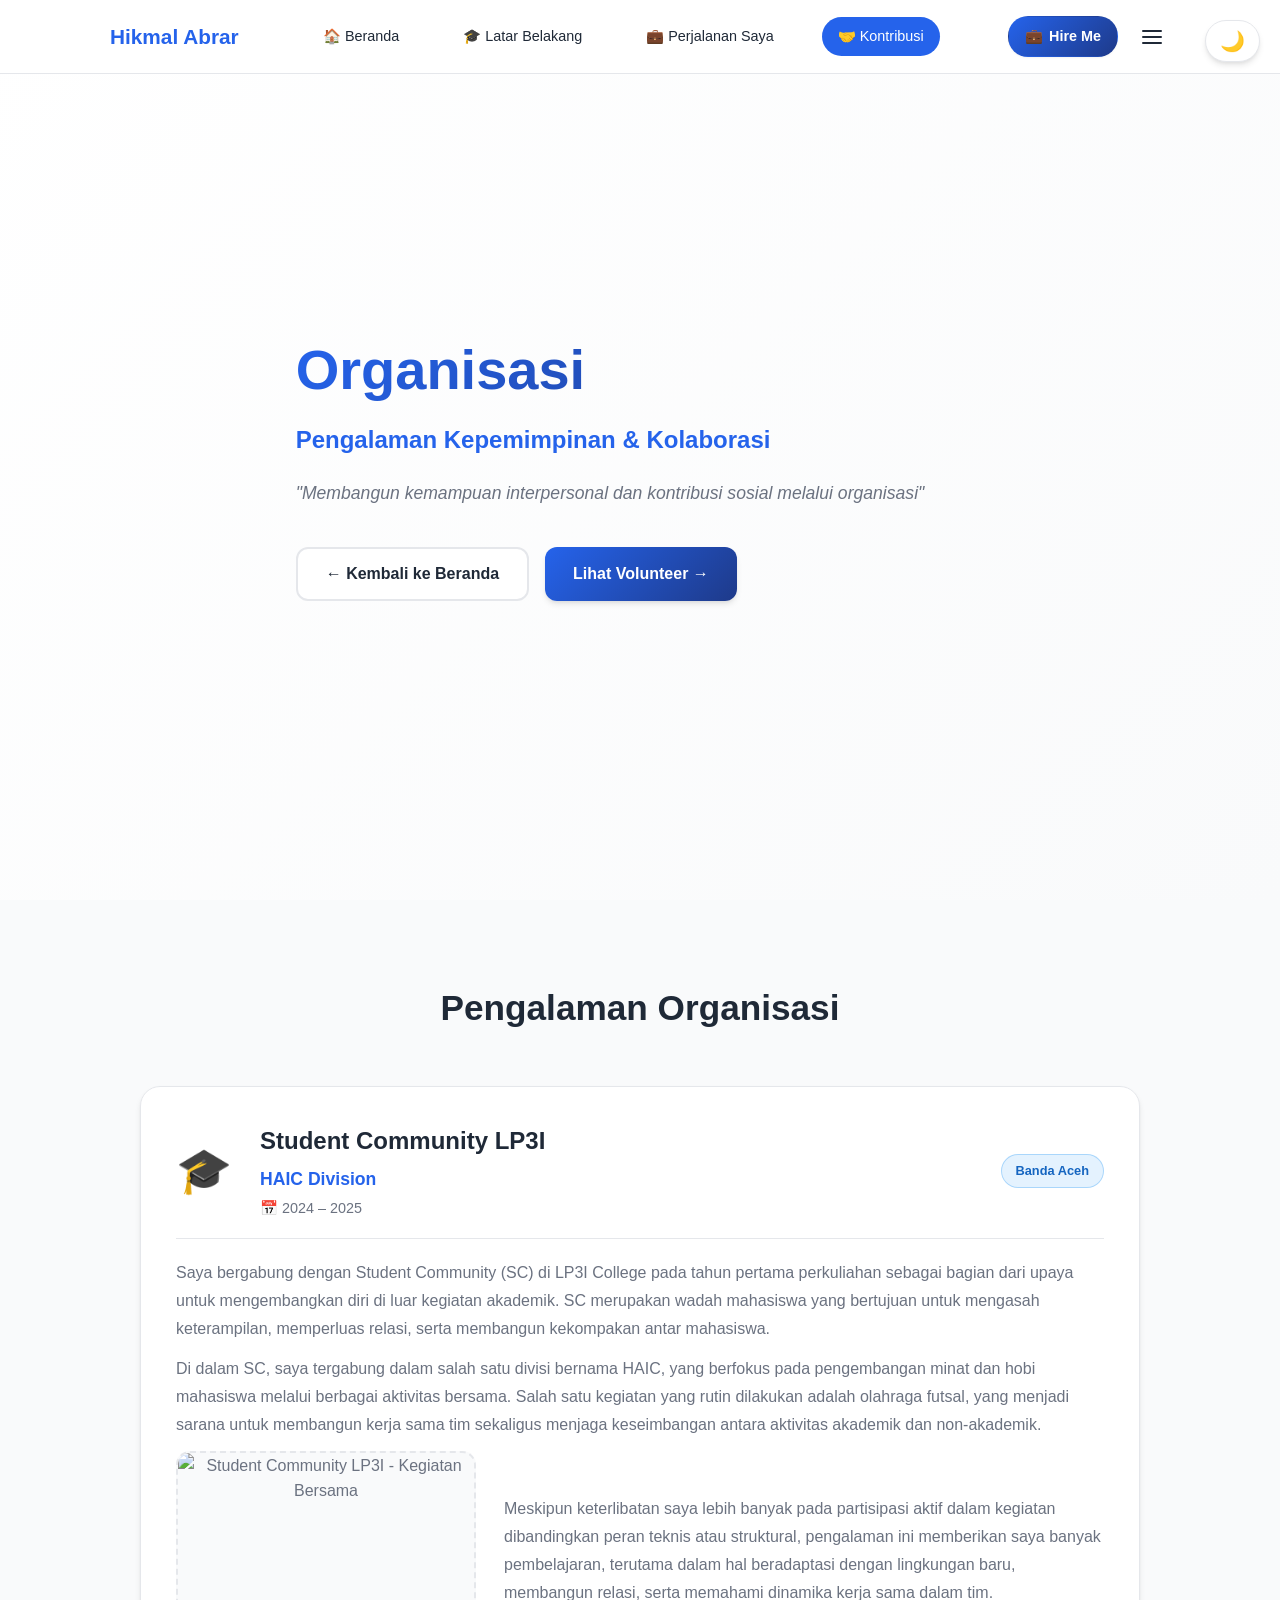
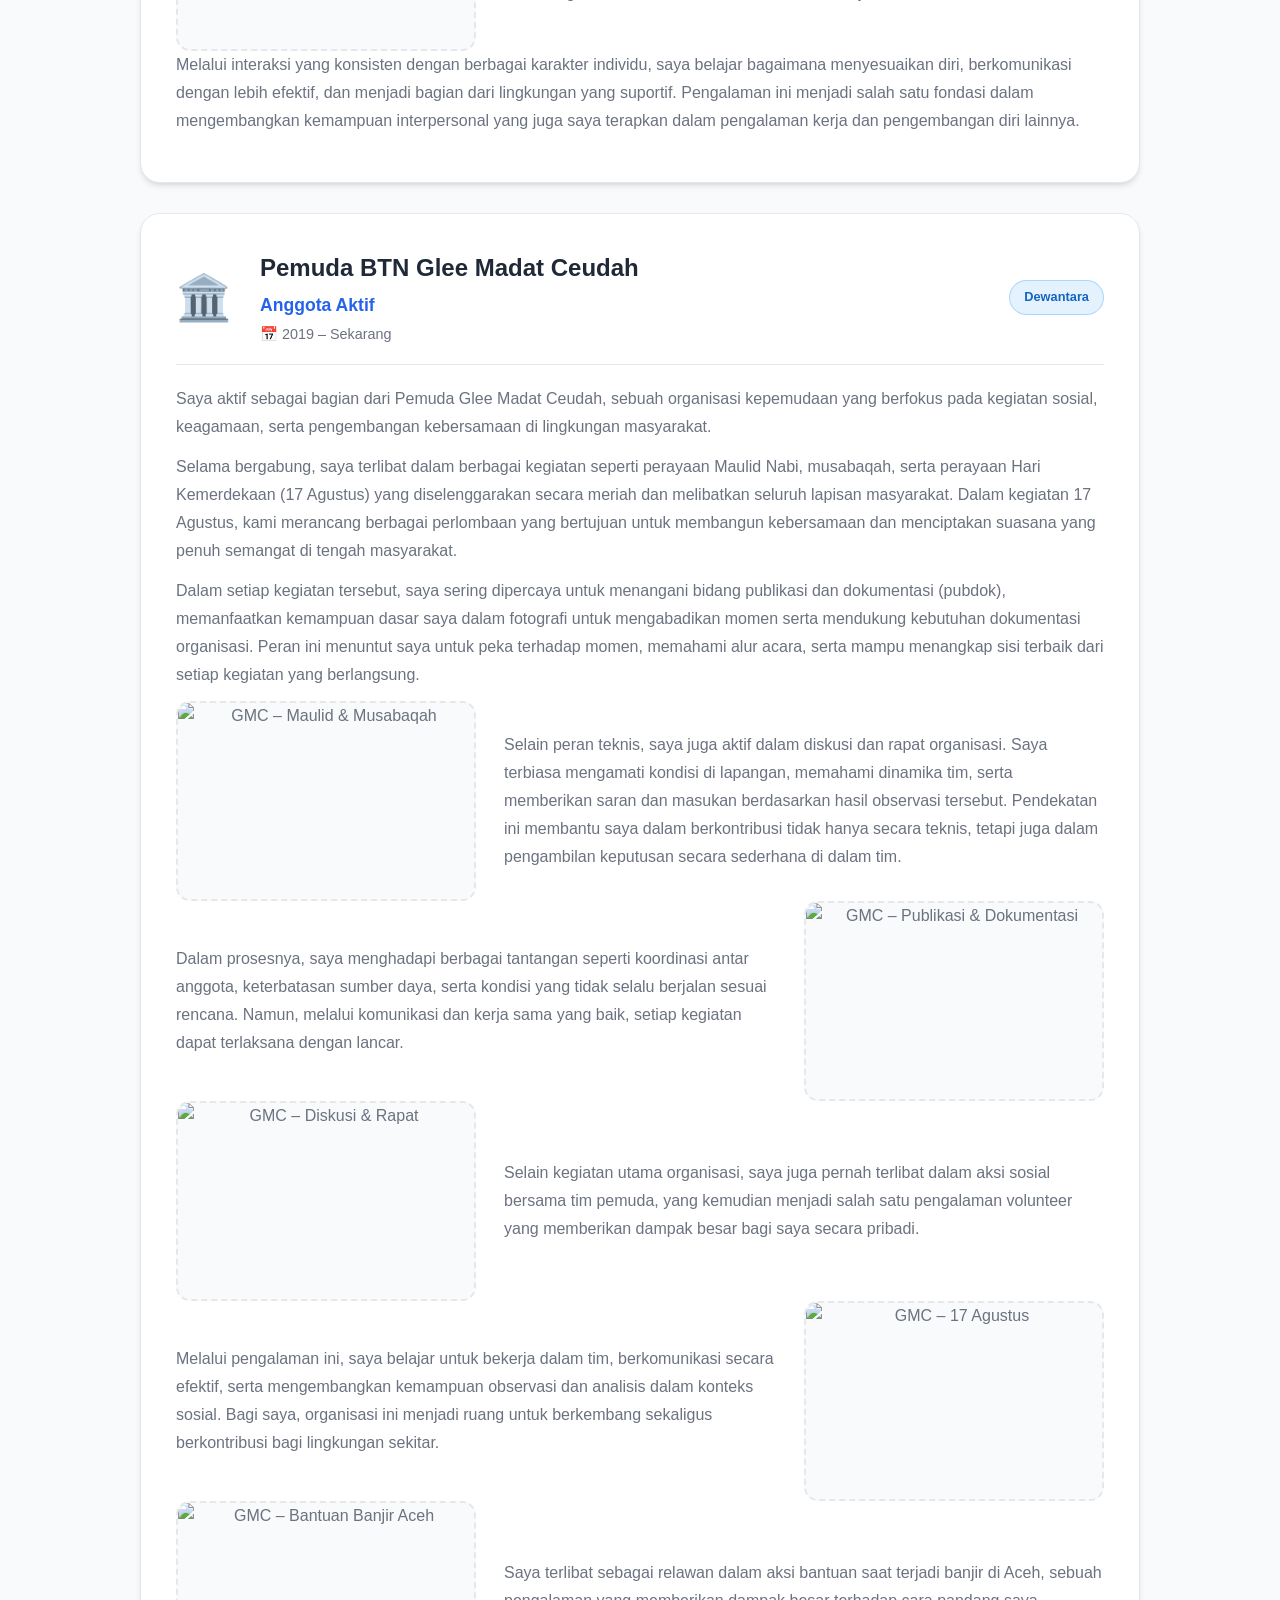
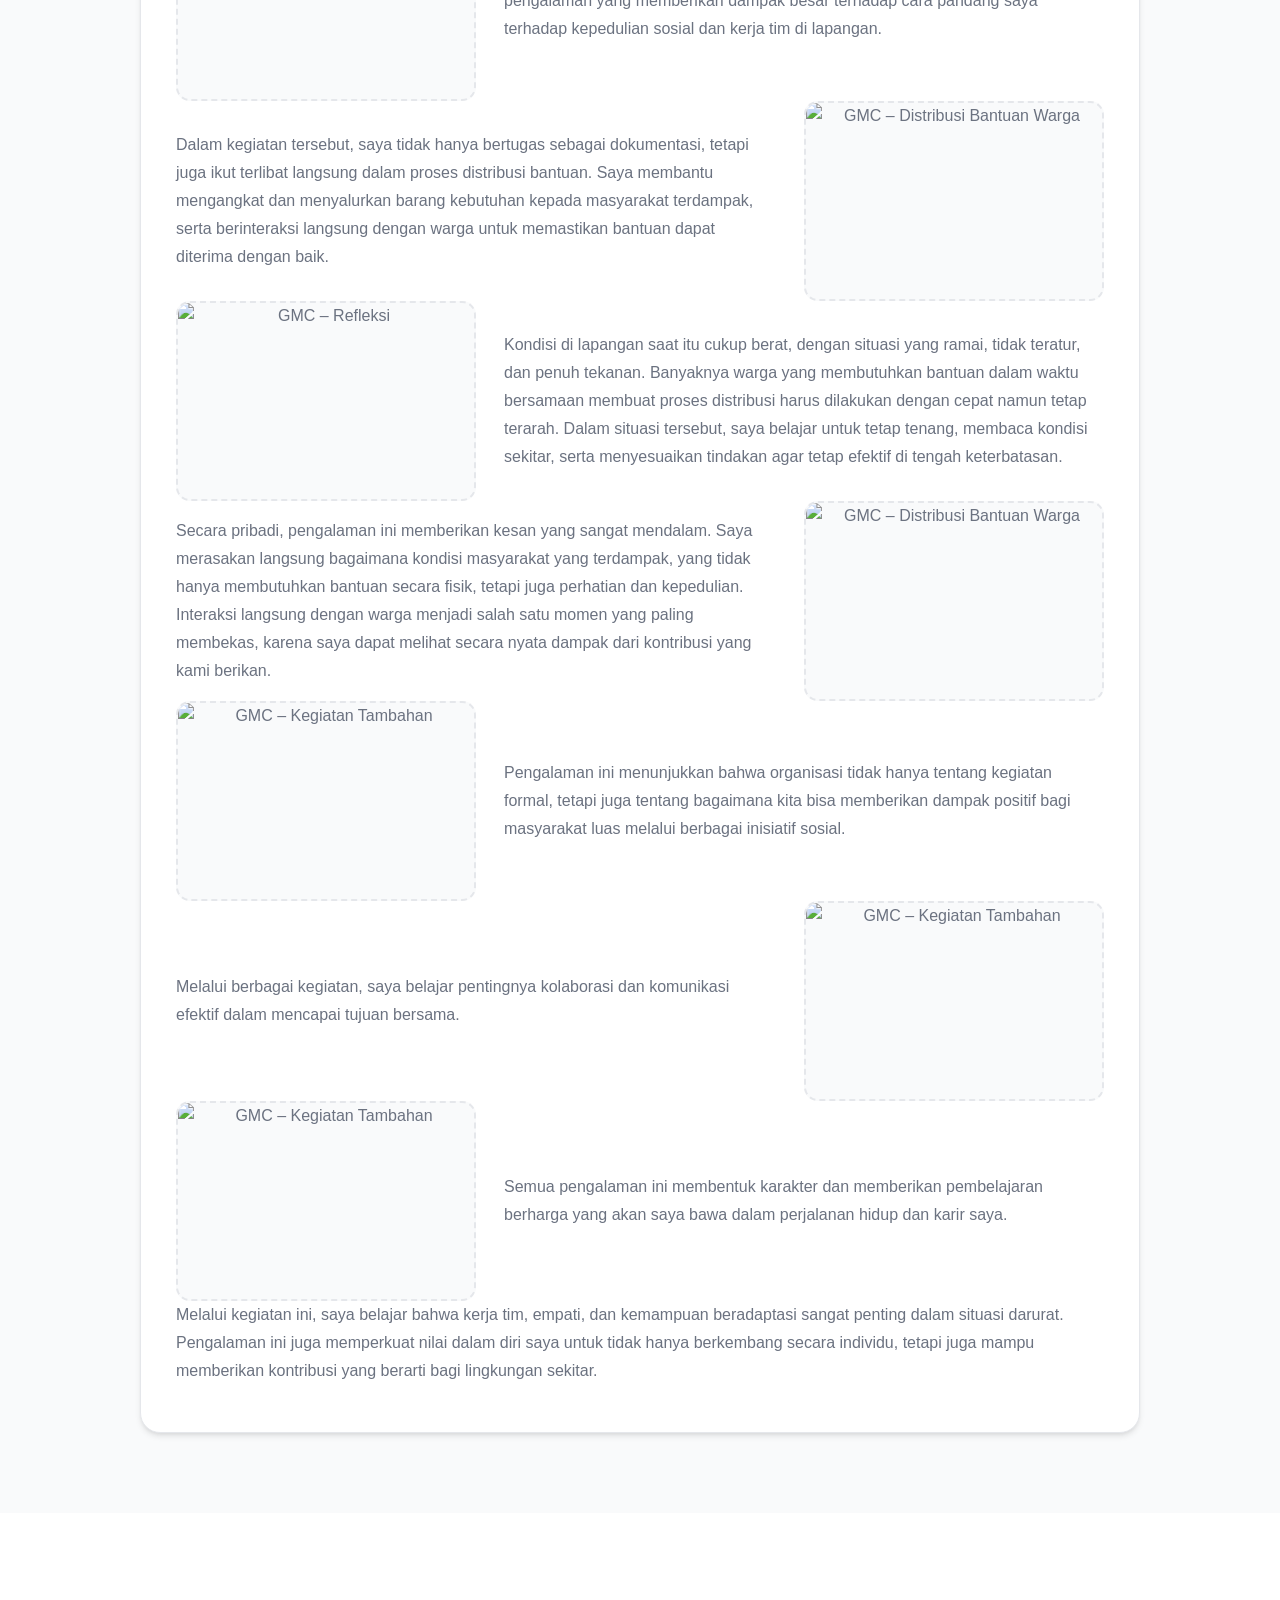
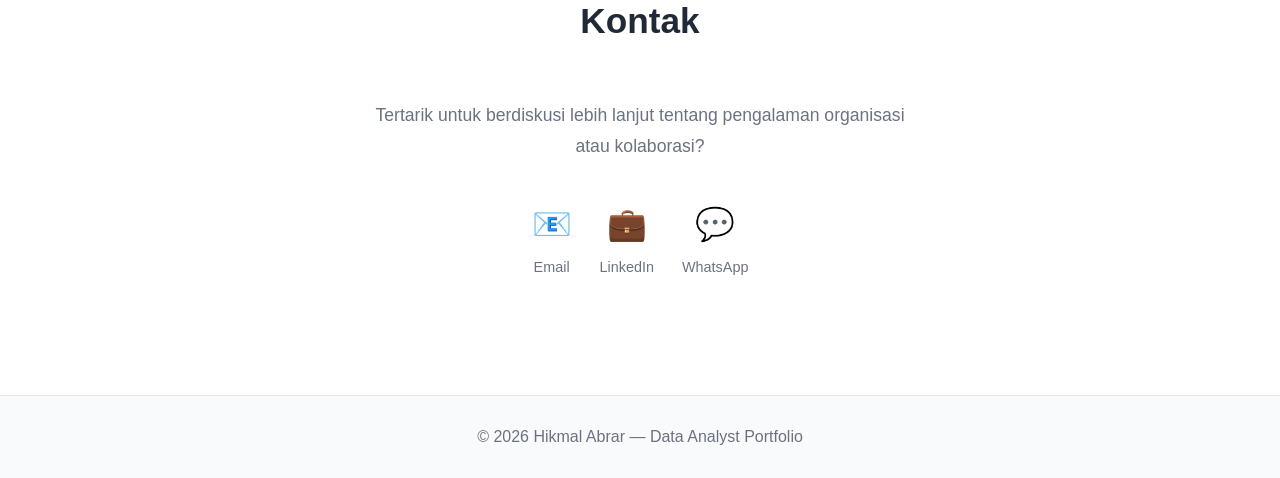
==== organisasi.html @ 250b20d5 "Add files via upload" ====
<!DOCTYPE html>
<html lang="id">
<head>
<meta charset="UTF-8">
<meta name="viewport" content="width=device-width, initial-scale=1.0">
<title>Organisasi - Hikmal Abrar</title>
<meta name="description" content="Pengalaman organisasi Hikmal Abrar - Data Analyst">
<link rel="icon" type="image/svg+xml" href="data:image/svg+xml,<svg xmlns='http://www.w3.org/2000/svg' viewBox='0 0 100 100'><text y='.9em' font-size='90'>📊</text></svg>">
<link rel="stylesheet" href="style.css">
<meta property="og:title" content="Organisasi — Hikmal Abrar">
<meta property="og:description" content="Portfolio Hikmal Abrar — Data Analyst yang mengubah data menjadi wawasan jelas dan dapat ditindaklanjuti.">
<meta property="og:image" content="https://i.imgur.com/Rub0ZQ6.png">
<meta property="og:type" content="website">
<meta name="twitter:card" content="summary_large_image">
</head>
<body>

<div class="loading-screen" id="loadingScreen"><div class="loader"></div></div>
<div class="scroll-progress" id="scrollProgress"></div>
<button class="theme-toggle" onclick="toggleTheme()" aria-label="Toggle theme" id="themeBtn">🌙</button>

<!-- ===== HEADER NAVIGATION ===== -->
<header class="header-nav">
  <div class="container">
    <nav class="nav-menu">
      <div class="nav-brand">
        <a href="index.html" class="brand-link">Hikmal Abrar</a>
      </div>
      <ul class="nav-list">
        <li class="nav-item-dropdown">
          <a href="index.html" class="nav-item " data-nav="home">🏠 Beranda</a>
          <div class="dropdown-submenu">
            <a href="index.html#about" class="dropdown-item">👤 Tentang Saya</a>
            <a href="index.html#skills" class="dropdown-item">⚡ Skills</a>
            <a href="index.html#projects" class="dropdown-item">🗂️ Proyek</a>
            <a href="index.html#contact" class="dropdown-item">📬 Kontak</a>
          </div>
        </li>
        <li class="nav-item-dropdown">
          <a href="#" class="nav-item " data-nav="edu">🎓 Latar Belakang</a>
          <div class="dropdown-submenu">
            <a href="pendidikan.html" class="dropdown-item">🏫 Pendidikan Formal</a>
            <a href="sertifikasi_pelatihan.html" class="dropdown-item">📜 Sertifikasi &amp; Pelatihan</a>
          </div>
        </li>
        <li class="nav-item-dropdown">
          <a href="#" class="nav-item " data-nav="exp">💼 Perjalanan Saya</a>
          <div class="dropdown-submenu">
            <a href="pengalaman_kerja.html" class="dropdown-item">🏢 Pengalaman Kerja</a>
            <a href="volunteer.html" class="dropdown-item">❤️ Volunteer</a>
          </div>
        </li>
        <li class="nav-item-dropdown">
          <a href="#" class="nav-item active" data-nav="org">🤝 Kontribusi</a>
          <div class="dropdown-submenu">
            <a href="organisasi.html" class="dropdown-item">🏛️ Organisasi</a>
            <a href="organisasi.html#community" class="dropdown-item">🌱 Komunitas</a>
          </div>
        </li>
      </ul>
      <div class="nav-controls">
        <a href="https://wa.me/6282179736557?text=Hi%20Hikmal,%20I%20would%20like%20to%20hire%20you%20for%20a%20project"
           class="btn btn-hire" target="_blank" title="Hire Me via WhatsApp">
          <span>💼</span> Hire Me
        </a>
        <div class="hamburger-menu">
          <button class="hamburger-btn" id="hamburgerBtn" aria-label="Menu">
            <span class="hamburger-line"></span>
            <span class="hamburger-line"></span>
            <span class="hamburger-line"></span>
          </button>
          <div class="dropdown-menu" id="dropdownMenu">
            <div class="dropdown-section">
              <h4 class="dropdown-title">Bahasa / Language</h4>
              <div class="lang-options">
                <button class="lang-option" data-lang="id">🇮🇩 Indonesia</button>
                <button class="lang-option" data-lang="en">🇬🇧 English</button>
                <button class="lang-option" data-lang="ja">🇯🇵 日本語</button>
              </div>
            </div>
            <div class="dropdown-section">
              <h4 class="dropdown-title">Halaman</h4>
              <a href="index.html" class="dropdown-item">🏠 Beranda</a>
              <a href="pendidikan.html" class="dropdown-item">🎓 Pendidikan</a>
              <a href="pengalaman_kerja.html" class="dropdown-item">💼 Pengalaman Kerja</a>
              <a href="volunteer.html" class="dropdown-item">❤️ Volunteer</a>
              <a href="organisasi.html" class="dropdown-item">🏛️ Organisasi</a>
              <a href="sertifikasi_pelatihan.html" class="dropdown-item">📜 Sertifikasi</a>
            </div>
            <div class="dropdown-section">
              <h4 class="dropdown-title">Aksi Cepat</h4>
              <a href="https://drive.google.com/file/d/1S7kXNs9U4jVXm8Y3dfDk3zoFatZHrOvW/view?usp=sharing" class="dropdown-item" target="_blank">📄 Download CV</a>
              <a href="index.html#contact" class="dropdown-item">💬 Hubungi Saya</a>
            </div>
          </div>
        </div>
      </div>
    </nav>
  </div>
</header>

<!-- ===== HERO ===== -->
<section class="hero">
  <div class="container">
    <div class="hero-content fade-in-up">
      <div class="hero-text">
        <h1>Organisasi</h1>
        <div class="role">Pengalaman Kepemimpinan & Kolaborasi</div>
        <div class="tagline">"Membangun kemampuan interpersonal dan kontribusi sosial melalui organisasi"</div>
        <div class="hero-buttons">
          <a href="index.html" class="btn btn-secondary">← Kembali ke Beranda</a>
          <a href="volunteer.html" class="btn btn-primary">Lihat Volunteer →</a>
        </div>
      </div>
    </div>
  </div>
</section>

<!-- ===== ORGANIZATION ===== -->
<section class="section section-alt" id="organization">
  <div class="container">
    <h2 class="section-title">Pengalaman Organisasi</h2>

    <!-- Student Community LP3I -->
    <div class="card fade-in-up" style="margin-bottom:30px">
      <div class="org-header">
        <span class="org-icon-wrap">🎓</span>
        <div class="org-info">
          <div class="org-title">Student Community LP3I</div>
          <div class="org-role">HAIC Division</div>
          <div class="org-period">📅 2024 – 2025</div>
        </div>
        <span class="badge-completed-blue">Banda Aceh</span>
      </div>
      <p class="card-desc">Saya bergabung dengan Student Community (SC) di LP3I College pada tahun pertama perkuliahan sebagai bagian dari upaya untuk mengembangkan diri di luar kegiatan akademik. SC merupakan wadah mahasiswa yang bertujuan untuk mengasah keterampilan, memperluas relasi, serta membangun kekompakan antar mahasiswa.</p>
      <p class="card-desc">Di dalam SC, saya tergabung dalam salah satu divisi bernama HAIC, yang berfokus pada pengembangan minat dan hobi mahasiswa melalui berbagai aktivitas bersama. Salah satu kegiatan yang rutin dilakukan adalah olahraga futsal, yang menjadi sarana untuk membangun kerja sama tim sekaligus menjaga keseimbangan antara aktivitas akademik dan non-akademik.</p>

        <div class="zz-item">
          <div class="zz-photo">
            <img src="https://i.imgur.com/51mzOcH.jpeg" alt="Student Community LP3I - Kegiatan Bersama" loading="lazy">

          </div>
          <p class="zz-caption">Meskipun keterlibatan saya lebih banyak pada partisipasi aktif dalam kegiatan dibandingkan peran teknis atau struktural, pengalaman ini memberikan saya banyak pembelajaran, terutama dalam hal beradaptasi dengan lingkungan baru, membangun relasi, serta memahami dinamika kerja sama dalam tim.</p>

      </div>
      <p class="card-desc">Melalui interaksi yang konsisten dengan berbagai karakter individu, saya belajar bagaimana menyesuaikan diri, berkomunikasi dengan lebih efektif, dan menjadi bagian dari lingkungan yang suportif. Pengalaman ini menjadi salah satu fondasi dalam mengembangkan kemampuan interpersonal yang juga saya terapkan dalam pengalaman kerja dan pengembangan diri lainnya.</p>

    </div>

    <!-- Pemuda BTN Glee Madat Ceudah -->
    <div class="card fade-in-up" style="margin-bottom:0">
      <div class="org-header">
        <span class="org-icon-wrap">🏛️</span>
        <div class="org-info">
          <div class="org-title">Pemuda BTN Glee Madat Ceudah</div>
          <div class="org-role">Anggota Aktif</div>
          <div class="org-period">📅 2019 – Sekarang</div>
        </div>
        <span class="badge-completed-blue">Dewantara</span>
      </div>
      <p class="card-desc">Saya aktif sebagai bagian dari Pemuda Glee Madat Ceudah, sebuah organisasi kepemudaan yang berfokus pada kegiatan sosial, keagamaan, serta pengembangan kebersamaan di lingkungan masyarakat.</p>
      <p class="card-desc">Selama bergabung, saya terlibat dalam berbagai kegiatan seperti perayaan Maulid Nabi, musabaqah, serta perayaan Hari Kemerdekaan (17 Agustus) yang diselenggarakan secara meriah dan melibatkan seluruh lapisan masyarakat. Dalam kegiatan 17 Agustus, kami merancang berbagai perlombaan yang bertujuan untuk membangun kebersamaan dan menciptakan suasana yang penuh semangat di tengah masyarakat.</p>
      <p class="card-desc">Dalam setiap kegiatan tersebut, saya sering dipercaya untuk menangani bidang publikasi dan dokumentasi (pubdok), memanfaatkan kemampuan dasar saya dalam fotografi untuk mengabadikan momen serta mendukung kebutuhan dokumentasi organisasi. Peran ini menuntut saya untuk peka terhadap momen, memahami alur acara, serta mampu menangkap sisi terbaik dari setiap kegiatan yang berlangsung.</p>

      
        <div class="zz-item">
          <div class="zz-photo">
            <img src="https://i.imgur.com/dq02JLx.jpeg" alt="GMC – Maulid & Musabaqah" loading="lazy">

          </div>
          <p class="zz-caption">Selain peran teknis, saya juga aktif dalam diskusi dan rapat organisasi. Saya terbiasa mengamati kondisi di lapangan, memahami dinamika tim, serta memberikan saran dan masukan berdasarkan hasil observasi tersebut. Pendekatan ini membantu saya dalam berkontribusi tidak hanya secara teknis, tetapi juga dalam pengambilan keputusan secara sederhana di dalam tim.</p>
        </div>

        <div class="zz-item reverse">
          <div class="zz-photo">
            <img src="https://i.imgur.com/8PEKg2E.jpeg" alt="GMC – Publikasi & Dokumentasi" loading="lazy">

          </div>
          <p class="zz-caption">Dalam prosesnya, saya menghadapi berbagai tantangan seperti koordinasi antar anggota, keterbatasan sumber daya, serta kondisi yang tidak selalu berjalan sesuai rencana. Namun, melalui komunikasi dan kerja sama yang baik, setiap kegiatan dapat terlaksana dengan lancar.</p>
        </div>

        <div class="zz-item">
          <div class="zz-photo">
            <img src="https://i.imgur.com/IDBvUYa.jpeg" alt="GMC – Diskusi & Rapat" loading="lazy">

          </div>
          <p class="zz-caption">Selain kegiatan utama organisasi, saya juga pernah terlibat dalam aksi sosial bersama tim pemuda, yang kemudian menjadi salah satu pengalaman volunteer yang memberikan dampak besar bagi saya secara pribadi.</p>
        </div>

        <div class="zz-item reverse">
          <div class="zz-photo">
            <img src="https://i.imgur.com/7f6UJdr.jpeg" alt="GMC – 17 Agustus" loading="lazy">

          </div>
          <p class="zz-caption">Melalui pengalaman ini, saya belajar untuk bekerja dalam tim, berkomunikasi secara efektif, serta mengembangkan kemampuan observasi dan analisis dalam konteks sosial. Bagi saya, organisasi ini menjadi ruang untuk berkembang sekaligus berkontribusi bagi lingkungan sekitar.</p>
        </div>

        <div class="zz-item">
          <div class="zz-photo">
            <img src="https://i.imgur.com/gBoQKq8.jpeg" alt="GMC – Bantuan Banjir Aceh" loading="lazy">

          </div>
          <p class="zz-caption">Saya terlibat sebagai relawan dalam aksi bantuan saat terjadi banjir di Aceh, sebuah pengalaman yang memberikan dampak besar terhadap cara pandang saya terhadap kepedulian sosial dan kerja tim di lapangan.</p>
        </div>

        <div class="zz-item reverse">
          <div class="zz-photo">
            <img src="https://i.imgur.com/lKJFJLS.jpeg" alt="GMC – Distribusi Bantuan Warga" loading="lazy">

          </div>
          <p class="zz-caption">Dalam kegiatan tersebut, saya tidak hanya bertugas sebagai dokumentasi, tetapi juga ikut terlibat langsung dalam proses distribusi bantuan. Saya membantu mengangkat dan menyalurkan barang kebutuhan kepada masyarakat terdampak, serta berinteraksi langsung dengan warga untuk memastikan bantuan dapat diterima dengan baik.</p>
        </div>

        <div class="zz-item">
          <div class="zz-photo">
            <img src="https://i.imgur.com/Q39WV7s.jpeg" alt="GMC – Refleksi" loading="lazy">

          </div>
          <p class="zz-caption">Kondisi di lapangan saat itu cukup berat, dengan situasi yang ramai, tidak teratur, dan penuh tekanan. Banyaknya warga yang membutuhkan bantuan dalam waktu bersamaan membuat proses distribusi harus dilakukan dengan cepat namun tetap terarah. Dalam situasi tersebut, saya belajar untuk tetap tenang, membaca kondisi sekitar, serta menyesuaikan tindakan agar tetap efektif di tengah keterbatasan.</p>
        </div>

        <div class="zz-item reverse">
          <div class="zz-photo">
            <img src="https://i.imgur.com/cQWkq6Y.jpeg" alt="GMC – Distribusi Bantuan Warga" loading="lazy">

          </div>
          <p class="zz-caption">Secara pribadi, pengalaman ini memberikan kesan yang sangat mendalam. Saya merasakan langsung bagaimana kondisi masyarakat yang terdampak, yang tidak hanya membutuhkan bantuan secara fisik, tetapi juga perhatian dan kepedulian. Interaksi langsung dengan warga menjadi salah satu momen yang paling membekas, karena saya dapat melihat secara nyata dampak dari kontribusi yang kami berikan.</p>
        </div>

        <div class="zz-item">
          <div class="zz-photo">
            <img src="https://i.imgur.com/YQdIiKt.jpeg" alt="GMC – Kegiatan Tambahan" loading="lazy">

          </div>
          <p class="zz-caption">Pengalaman ini menunjukkan bahwa organisasi tidak hanya tentang kegiatan formal, tetapi juga tentang bagaimana kita bisa memberikan dampak positif bagi masyarakat luas melalui berbagai inisiatif sosial.</p>
        </div>

        <div class="zz-item reverse">
          <div class="zz-photo">
            <img src="https://i.imgur.com/qLXbViw.jpeg" alt="GMC – Kegiatan Tambahan" loading="lazy">

          </div>
          <p class="zz-caption">Melalui berbagai kegiatan, saya belajar pentingnya kolaborasi dan komunikasi efektif dalam mencapai tujuan bersama.</p>
        </div>

        <div class="zz-item">
          <div class="zz-photo">
            <img src="https://i.imgur.com/xeAUBRp.jpeg" alt="GMC – Kegiatan Tambahan" loading="lazy">

          </div>
          <p class="zz-caption">Semua pengalaman ini membentuk karakter dan memberikan pembelajaran berharga yang akan saya bawa dalam perjalanan hidup dan karir saya.</p>
        </div>
    <p class="card-desc">Melalui kegiatan ini, saya belajar bahwa kerja tim, empati, dan kemampuan beradaptasi sangat penting dalam situasi darurat. Pengalaman ini juga memperkuat nilai dalam diri saya untuk tidak hanya berkembang secara individu, tetapi juga mampu memberikan kontribusi yang berarti bagi lingkungan sekitar. </p> 
    </div>
  </div>
</section>

<!-- ===== CONTACT ===== -->
<section class="section" id="contact">
  <div class="container">
    <h2 class="section-title">Kontak</h2>
    <div class="contact-content fade-in-up">
      <p class="about-text">Tertarik untuk berdiskusi lebih lanjut tentang pengalaman organisasi atau kolaborasi?</p>
      <div class="contact-links">
        <a href="mailto:hikmal393@gmail.com" class="contact-link">
          <span class="contact-icon">📧</span>
          <span class="contact-label">Email</span>
        </a>
        <a href="https://linkedin.com/in/hikmalabrar" class="contact-link" target="_blank">
          <span class="contact-icon">💼</span>
          <span class="contact-label">LinkedIn</span>
        </a>
        <a href="https://wa.me/6282179736557" class="contact-link" target="_blank">
          <span class="contact-icon">💬</span>
          <span class="contact-label">WhatsApp</span>
        </a>
      </div>
    </div>
  </div>
</section>

<!-- ===== FOOTER ===== -->
<footer class="footer">
  <div class="container">
    <p>© 2026 Hikmal Abrar — Data Analyst Portfolio</p>
  </div>
</footer>

<script>
// ===== SHARED SCRIPT =====
function toggleTheme(){
  const html=document.documentElement, btn=document.getElementById('themeBtn');
  if(html.getAttribute('data-theme')==='dark'){
    html.removeAttribute('data-theme'); btn.textContent='🌙'; localStorage.setItem('theme','light');
  } else {
    html.setAttribute('data-theme','dark'); btn.textContent='☀️'; localStorage.setItem('theme','dark');
  }
}

document.addEventListener('DOMContentLoaded',function(){
  const saved=localStorage.getItem('theme'), btn=document.getElementById('themeBtn');
  if(saved==='dark'){document.documentElement.setAttribute('data-theme','dark');btn.textContent='☀️';}
  setTimeout(()=>document.getElementById('loadingScreen').classList.add('hidden'),600);

  window.addEventListener('scroll',function(){
    const t=window.pageYOffset, h=document.documentElement.scrollHeight-document.documentElement.clientHeight;
    document.getElementById('scrollProgress').style.width=(t/h*100)+'%';
  });

  const obs=new IntersectionObserver(entries=>{
    entries.forEach(e=>{if(e.isIntersecting)e.target.classList.add('visible');});
  },{threshold:.08,rootMargin:'0px 0px -40px 0px'});
  document.querySelectorAll('.fade-in-up').forEach(el=>obs.observe(el));

  const pbObs=new IntersectionObserver(entries=>{
    entries.forEach(e=>{
      if(e.isIntersecting)e.target.querySelectorAll('.progress-bar').forEach(bar=>{
        setTimeout(()=>bar.querySelector('.progress-fill').style.width=bar.dataset.skill+'%',200);
      });
    });
  },{threshold:.4});
  const sg=document.querySelector('.skills-grid');
  if(sg)pbObs.observe(sg);

  const hamburgerBtn=document.getElementById('hamburgerBtn'), dropdownMenu=document.getElementById('dropdownMenu');
  if(hamburgerBtn&&dropdownMenu){
    hamburgerBtn.addEventListener('click',function(){this.classList.toggle('active');dropdownMenu.classList.toggle('active');});
    document.addEventListener('click',function(e){
      if(!hamburgerBtn.contains(e.target)&&!dropdownMenu.contains(e.target)){
        hamburgerBtn.classList.remove('active');dropdownMenu.classList.remove('active');
      }
    });
    dropdownMenu.querySelectorAll('.dropdown-item').forEach(item=>{
      item.addEventListener('click',function(){hamburgerBtn.classList.remove('active');dropdownMenu.classList.remove('active');});
    });
  }

  const T={
    id:{home:'🏠 Beranda',edu:'🎓 Latar Belakang',exp:'💼 Perjalanan Saya',org:'🤝 Kontribusi'},
    en:{home:'🏠 Home',edu:'🎓 Background',exp:'💼 My Journey',org:'🤝 Contributions'},
    ja:{home:'🏠 ホーム',edu:'🎓 学歴・資格',exp:'💼 私の旅',org:'🤝 貢献活動'}
  };
  const NAV_MAP={home:'home',edu:'edu',exp:'exp',org:'org'};
  function updateLang(lang){
    const t=T[lang]; if(!t)return;
    document.querySelectorAll('[data-nav]').forEach(el=>{
      const k=el.getAttribute('data-nav');
      if(t[k])el.textContent=t[k];
    });
  }
  const langOpts=document.querySelectorAll('.lang-option');
  langOpts.forEach(opt=>{
    opt.addEventListener('click',function(){
      const lang=this.getAttribute('data-lang');
      localStorage.setItem('selectedLanguage',lang);
      updateLang(lang); document.documentElement.lang=lang;
      langOpts.forEach(o=>o.classList.remove('active')); this.classList.add('active');
      const hb=document.getElementById('hamburgerBtn'), dm=document.getElementById('dropdownMenu');
      if(hb)hb.classList.remove('active'); if(dm)dm.classList.remove('active');
    });
  });
  const sl=localStorage.getItem('selectedLanguage')||'id';
  const ao=document.querySelector(`.lang-option[data-lang="${sl}"]`);
  if(ao)ao.classList.add('active');
  updateLang(sl);

  document.querySelectorAll('a[href^="#"]').forEach(a=>{
    a.addEventListener('click',function(e){
      const href=this.getAttribute('href'); if(href==='#')return;
      e.preventDefault();
      const t=document.querySelector(href); if(t)t.scrollIntoView({behavior:'smooth',block:'start'});
    });
  });
});
</script>

</body>
</html>
---- style.css ----
*{margin:0;padding:0;box-sizing:border-box}
:root{
  --primary:#2563eb;--primary-dark:#1e3a8a;
  --text:#1f2937;--text-sec:#6b7280;
  --bg:#ffffff;--bg-sec:#f9fafb;--bg-card:#ffffff;
  --border:#e5e7eb;
  --sh-sm:0 1px 2px rgba(0,0,0,.05);
  --sh-md:0 4px 6px -1px rgba(0,0,0,.1),0 2px 4px -1px rgba(0,0,0,.06);
  --sh-lg:0 10px 15px -3px rgba(0,0,0,.1),0 4px 6px -2px rgba(0,0,0,.05);
}
[data-theme="dark"]{
  --text:#f9fafb;--text-sec:#d1d5db;
  --bg:#111827;--bg-sec:#1f2937;--bg-card:#1f2937;
  --border:#374151;
  --sh-sm:0 1px 2px rgba(0,0,0,.3);
  --sh-md:0 4px 6px -1px rgba(0,0,0,.3),0 2px 4px -1px rgba(0,0,0,.2);
  --sh-lg:0 10px 15px -3px rgba(0,0,0,.3),0 4px 6px -2px rgba(0,0,0,.2);
}
html{scroll-behavior:smooth}
body{font-family:-apple-system,BlinkMacSystemFont,'Inter','Segoe UI',Roboto,sans-serif;line-height:1.6;color:var(--text);background:var(--bg);transition:background .3s,color .3s}
.container{max-width:1100px;margin:0 auto;padding:0 20px}

/* SCROLL PROGRESS */
.scroll-progress{position:fixed;top:0;left:0;width:0;height:3px;background:linear-gradient(90deg,var(--primary),var(--primary-dark));z-index:9999;transition:width .1s}

/* LOADING */
.loading-screen{position:fixed;inset:0;background:var(--bg);display:flex;justify-content:center;align-items:center;z-index:10000;transition:opacity .5s}
.loading-screen.hidden{opacity:0;pointer-events:none}
.loader{width:50px;height:50px;border:3px solid var(--border);border-top-color:var(--primary);border-radius:50%;animation:spin 1s linear infinite}
@keyframes spin{to{transform:rotate(360deg)}}

/* THEME TOGGLE */
.theme-toggle{position:fixed;top:20px;right:20px;background:var(--bg-card);border:1px solid var(--border);border-radius:50px;padding:8px 14px;cursor:pointer;box-shadow:var(--sh-md);z-index:1000;font-size:20px;transition:all 0.4s cubic-bezier(0.4,0,0.2,1);display:flex;align-items:center;gap:6px}
.theme-toggle:hover{transform:translateY(-2px) scale(1.05);box-shadow:var(--sh-lg);border-color:var(--primary)}
.theme-toggle:active{transform:translateY(0) scale(0.95)}

/* Dark mode transition for all elements */
*{transition:background-color 0.3s cubic-bezier(0.4,0,0.2,1),color 0.3s cubic-bezier(0.4,0,0.2,1),border-color 0.3s cubic-bezier(0.4,0,0.2,1),box-shadow 0.3s cubic-bezier(0.4,0,0.2,1)!important}

/* Exclude certain elements from transition */
.loading-screen, .loader, ::before, ::after{transition:none!important}

/* Theme toggle animation */
@keyframes themeSwitch{0%{transform:rotate(0deg) scale(1)}50%{transform:rotate(180deg) scale(1.2)}100%{transform:rotate(360deg) scale(1)}}
.theme-toggle.switching{animation:themeSwitch 0.6s cubic-bezier(0.4,0,0.2,1)}

/* Dark mode specific styles */
[data-theme="dark"] .theme-toggle{background:var(--bg-sec);border-color:var(--primary)}
[data-theme="dark"] .theme-toggle:hover{box-shadow:0 8px 25px rgba(37,99,235,0.3)}

/* HERO */
.hero{min-height:100vh;display:flex;align-items:center;padding:80px 0;background:linear-gradient(135deg,var(--bg),var(--bg-sec)),url('data:image/svg+xml,<svg xmlns="http://www.w3.org/2000/svg" width="100" height="100" viewBox="0 0 100 100"><defs><pattern id="grid" width="10" height="10" patternUnits="userSpaceOnUse"><path d="M 10 0 L 0 0 0 10" fill="none" stroke="rgba(37,99,235,0.03)" stroke-width="0.5"/></pattern></defs><rect width="100" height="100" fill="url(%23grid)"/></svg>');background-size:100% 100%,10px 10px;background-position:center,0 0}
.hero-content{display:grid;grid-template-columns:1fr auto;gap:60px;align-items:center}
.hero-text h1{font-size:3.5rem;font-weight:800;line-height:1.1;margin-bottom:20px;background:linear-gradient(135deg,var(--primary),var(--primary-dark));-webkit-background-clip:text;-webkit-text-fill-color:transparent;background-clip:text}
.hero-text .role{font-size:1.5rem;color:var(--primary);margin-bottom:20px;font-weight:600}
.hero-text .tagline{font-size:1.1rem;color:var(--text-sec);margin-bottom:40px;font-style:italic}
.hero-buttons{display:flex;gap:16px;flex-wrap:wrap}
.btn{padding:12px 28px;border-radius:12px;text-decoration:none;font-weight:600;transition:all .3s;display:inline-flex;align-items:center;gap:8px;border:none;cursor:pointer;font-size:1rem;position:relative;overflow:hidden}
.btn-primary{background:linear-gradient(135deg,var(--primary),var(--primary-dark));color:#fff;box-shadow:var(--sh-md)}
.btn-primary:hover{transform:translateY(-2px);box-shadow:var(--sh-lg)}
.btn-secondary{background:var(--bg-card);color:var(--text);border:2px solid var(--border)}
.btn-secondary:hover{border-color:var(--primary);color:var(--primary);transform:translateY(-2px)}
.hero-photo-container {
  display: flex;
  justify-content: flex-end;
  align-items: center;
  padding-right: 20px;
  position: relative;
}


.profile-photo {
  width: 400px;
  height: 400px;
  border-radius: 20px;
  overflow: hidden;
  box-shadow: 0 12px 40px rgba(0,0,0,0.15);
  transition: transform 0.3s cubic-bezier(0.4,0,0.2,1);
  position: relative;
  z-index: 1;
}

.profile-photo:hover {
  transform: scale(1.03);
}

.profile-photo img {
  width: 100%;
  height: 100%;
  object-fit: cover;
}

.profile-avatar {
  width: 80px;
  height: 80px;
  border-radius: 50%;
  background: var(--primary);
  color: white;
  display: flex;
  align-items: center;
  justify-content: center;
  font-size: 1.5rem;
  font-weight: bold;
  margin-bottom: 16px;
}
.hero-nav{display:flex;flex-wrap:wrap;gap:12px;justify-content:center;margin-top:24px}
.nav-link{display:inline-flex;align-items:center;gap:6px;padding:10px 20px;background:var(--bg-card);border:1px solid var(--border);border-radius:25px;color:var(--text);text-decoration:none;font-weight:500;transition:all .3s;font-size:.9rem}
.nav-link:hover{background:var(--primary);color:#fff;transform:translateY(-2px);box-shadow:var(--sh-md);border-color:var(--primary)}

/* HEADER NAVIGATION */
.header-nav{position:fixed;top:0;left:0;right:0;z-index:1000;background:rgba(255,255,255,0.95);backdrop-filter:blur(10px);border-bottom:1px solid var(--border);transition:all .3s}
[data-theme="dark"] .header-nav{background:rgba(20,20,30,0.95)}
.nav-menu{display:flex;align-items:center;justify-content:space-between;padding:1rem 0}
.nav-brand .brand-link{font-size:1.3rem;font-weight:700;color:var(--primary);text-decoration:none;transition:color .3s;display:block}
.nav-brand .brand-link:hover{color:var(--primary-dark)}
.brand-subtitle{margin-top:4px}
.brand-subtitle .nav-item{font-size:0.9rem;color:var(--text-sec);font-weight:500;padding:4px 12px;background:var(--bg-sec);border-radius:12px;transition:all .3s}
.brand-subtitle .nav-item:hover{background:var(--primary);color:#fff;transform:translateY(-1px)}
.nav-list{display:flex;list-style:none;margin:0;padding:0;gap:2rem}
.nav-item{display:inline-flex;align-items:center;gap:6px;padding:8px 16px;color:var(--text);text-decoration:none;font-weight:500;border-radius:20px;transition:all .3s;font-size:.9rem;position:relative}
.nav-item:hover{background:var(--primary);color:#fff;transform:translateY(-1px)}
.nav-item.active{background:var(--primary);color:#fff}

/* Dropdown Menu */
.nav-item-dropdown{position:relative}
.nav-item-dropdown:hover .dropdown-submenu{opacity:1;visibility:visible;transform:translateY(0) translateX(0)}
.dropdown-submenu{position:absolute;top:100%;left:0;background:var(--bg-card);border:1px solid var(--border);border-radius:12px;box-shadow:var(--sh-lg);min-width:200px;opacity:0;visibility:hidden;transform:translateY(-15px) translateX(0);transition:opacity .3s ease,visibility .3s ease,transform .3s cubic-bezier(0.4,0,0.2,1);z-index:1000}
.dropdown-item{display:block;padding:12px 16px;color:var(--text);text-decoration:none;font-size:.85rem;transition:all .2s;border-bottom:1px solid rgba(0,0,0,0.05)}
.dropdown-item:last-child{border-bottom:none}
.dropdown-item:hover{background:var(--primary);color:#fff;transform:translateX(4px);padding-left:20px}

/* Hire Me Button */
.btn-hire{display:inline-flex;align-items:center;gap:6px;padding:8px 16px;background:linear-gradient(135deg,var(--primary),var(--primary-dark));color:#fff;text-decoration:none;font-weight:600;border-radius:20px;transition:all .3s;font-size:.9rem;box-shadow:var(--sh-sm);border:1px solid transparent}
.btn-hire:hover{background:linear-gradient(135deg,var(--primary-dark),#1e40af);color:#fff;transform:translateY(-2px);box-shadow:var(--sh-md);border-color:var(--primary-dark)}

/* Language toggle */
.nav-controls{display:flex;align-items:center;gap:1rem}
.lang-toggle{position:relative}
.lang-select{appearance:none;background:var(--bg-card);border:1px solid var(--border);border-radius:20px;padding:6px 12px 6px 36px;color:var(--text);font-size:.85rem;font-weight:500;cursor:pointer;transition:all 0.3s;position:relative;background-image:url('data:image/svg+xml,<svg xmlns="http://www.w3.org/2000/svg" viewBox="0 0 24 24" fill="none" stroke="currentColor" stroke-width="2" stroke-linecap="round" stroke-linejoin="round"><path d="m6 9 6 6 6-6"/></svg>');background-repeat:no-repeat;background-position:right 8px center;background-size:16px;padding-right:32px}
.lang-select:hover{border-color:var(--primary);transform:translateY(-1px)}
.lang-select:focus{outline:none;border-color:var(--primary);box-shadow:0 0 0 3px rgba(37,99,235,0.1)}
[data-theme="dark"] .lang-select{background:var(--bg-sec)}

/* Language flag indicators */
.lang-select option{padding:8px 12px;background:var(--bg-card);color:var(--text)}

/* HAMBURGER MENU */
.hamburger-menu{position:relative}
.hamburger-btn{background:none;border:none;cursor:pointer;padding:8px;display:flex;flex-direction:column;gap:4px;transition:all 0.3s;border-radius:8px}
.hamburger-btn:hover{background:var(--bg-card)}
.hamburger-line{width:20px;height:2px;background:var(--text);transition:all 0.3s;border-radius:2px}
.hamburger-btn.active .hamburger-line:nth-child(1){transform:rotate(45deg) translate(5px,5px)}
.hamburger-btn.active .hamburger-line:nth-child(2){opacity:0}
.hamburger-btn.active .hamburger-line:nth-child(3){transform:rotate(-45deg) translate(7px,-6px)}

.dropdown-menu{position:absolute;top:100%;right:0;background:var(--bg-card);border:1px solid var(--border);border-radius:12px;box-shadow:var(--sh-lg);min-width:250px;opacity:0;visibility:hidden;transform:translateY(-10px);transition:all 0.3s cubic-bezier(0.4,0,0.2,1);z-index:1000}
.dropdown-menu.active{opacity:1;visibility:visible;transform:translateY(0)}
.dropdown-section{padding:16px;border-bottom:1px solid var(--border)}
.dropdown-section:last-child{border-bottom:none}
.dropdown-title{font-size:0.85rem;font-weight:600;color:var(--text-sec);margin-bottom:12px;text-transform:uppercase;letter-spacing:0.5px}
.dropdown-item{display:block;padding:10px 12px;color:var(--text);text-decoration:none;border-radius:8px;transition:all 0.2s;font-size:0.9rem;margin-bottom:4px}
.dropdown-item:hover{background:var(--primary);color:#fff;transform:translateX(4px)}
.dropdown-item:last-child{margin-bottom:0}

/* Language options in dropdown */
.lang-options{display:flex;flex-direction:column;gap:4px}
.lang-option{display:flex;align-items:center;gap:8px;padding:8px 12px;background:var(--bg-card);border:1px solid var(--border);border-radius:8px;color:var(--text);text-decoration:none;font-size:0.85rem;cursor:pointer;transition:all 0.2s}
.lang-option:hover{background:var(--primary);color:#fff;border-color:var(--primary);transform:translateX(4px)}
.lang-option.active{background:var(--primary);color:#fff;border-color:var(--primary)}

/* Fix theme toggle position */
.theme-toggle{position:fixed;top:20px;right:20px;z-index:1001}

/* Mobile responsive */
@media (max-width:768px){
  .nav-menu{flex-direction:column;gap:1rem}
  .nav-list{flex-wrap:wrap;justify-content:center;gap:1rem}
  .nav-brand .brand-link{font-size:1.1rem}
  .brand-subtitle .nav-item{font-size:.8rem;padding:3px 8px}
  .nav-item{font-size:.85rem;padding:6px 12px}
  .btn-hire{font-size:.8rem;padding:6px 12px}
  .nav-controls{align-self:center;margin-top:1rem;gap:0.8rem}
  .dropdown-menu{position:fixed;top:60px;left:20px;right:20px;min-width:calc(100% - 40px)}
}

/* SECTIONS */
.section{padding:80px 0}
.section-alt{background:var(--bg-sec)}
.section-title{font-size:2.2rem;font-weight:700;text-align:center;margin-bottom:50px;color:var(--text)}

/* HERO */
.hero{padding:120px 0 80px;min-height:100vh;display:flex;align-items:center}

/* ABOUT */
.about-content{max-width:760px;margin:0 auto;text-align:center}
.about-text{font-size:1.1rem;line-height:1.8;color:var(--text-sec);margin-bottom:20px}

/* EDUCATION */
.education-grid{display:grid;gap:30px;max-width:900px;margin:0 auto}
.education-card{background:var(--bg-card);border-radius:20px;overflow:hidden;box-shadow:var(--sh-md);border:1px solid var(--border);display:grid;grid-template-columns:1fr 260px;transition:all .3s;position:relative}
.education-card::before{content:'';position:absolute;top:0;left:0;width:4px;height:100%;background:linear-gradient(180deg,var(--primary),var(--primary-dark));opacity:0;transition:opacity .3s}
.education-card:hover::before{opacity:1}
.education-card:hover{transform:translateY(-4px);box-shadow:var(--sh-lg)}
.education-content{padding:35px}
.education-title{font-size:1.6rem;font-weight:700;color:var(--text);margin-bottom:6px}
.education-school{font-size:1.1rem;color:var(--primary);font-weight:600;margin-bottom:4px}
.education-period{font-size:.9rem;color:var(--text-sec);margin-bottom:20px}
.education-desc{color:var(--text-sec);line-height:1.7;margin-bottom:16px}
.highlight-item{display:flex;align-items:flex-start;gap:10px;color:var(--text-sec);font-size:.95rem;margin-bottom:10px}
.education-media{background:var(--bg-sec);display:flex;align-items:center;justify-content:center;padding:20px;border-left:1px solid var(--border)}
.education-photo{width:100%;height:200px;border-radius:12px;overflow:hidden;box-shadow:var(--sh-md);border:1px solid var(--border)}
.education-photo img{width:100%;height:100%;object-fit:cover;transition:transform .3s}
.education-photo:hover{transform:translateY(-4px);box-shadow:var(--sh-lg)}
.education-photo:hover img{transform:scale(1.05)}
.media-placeholder{text-align:center;color:var(--text-sec)}
.ph-icon{font-size:2.5rem;margin-bottom:10px;opacity:.6}
.ph-text{font-size:1rem;font-weight:600;margin-bottom:4px}
.ph-sub{font-size:.85rem;opacity:.7}

/* CARDS shared */
.card{background:var(--bg-card);border-radius:20px;padding:35px;box-shadow:var(--sh-md);border:1px solid var(--border);margin-bottom:30px;position:relative;overflow:hidden;transition:all .3s;max-width:1000px;margin-left:auto;margin-right:auto}
.card::before{content:'';position:absolute;top:0;left:0;width:4px;height:100%;background:linear-gradient(180deg,var(--primary),var(--primary-dark));opacity:0;transition:opacity .3s}
.card:hover::before{opacity:1}
.card:hover{transform:translateY(-4px);box-shadow:var(--sh-lg)}
.card-header{display:flex;justify-content:space-between;align-items:flex-start;margin-bottom:20px;flex-wrap:wrap;gap:12px}
.card-company{font-size:1.3rem;font-weight:700;color:var(--primary);margin-bottom:6px}
.card-title{font-size:1.1rem;font-weight:600;color:var(--text);margin-bottom:8px}
.card-period{display:flex;align-items:center;gap:6px;color:var(--text-sec);font-size:.9rem}
.badge{padding:6px 14px;border-radius:20px;font-size:.8rem;font-weight:600;text-transform:uppercase;letter-spacing:.4px}
.badge-green{background:linear-gradient(135deg,#10b981,#059669);color:#fff}
.badge-gray{background:var(--bg-sec);color:var(--text-sec);border:1px solid var(--border)}
.badge-blue{background:linear-gradient(135deg,var(--primary),var(--primary-dark));color:#fff}
.badge-red{background:linear-gradient(135deg,#ef4444,#dc2626);color:#fff}
.card-desc{color:var(--text-sec);line-height:1.75;margin-bottom:12px}

/* ZIGZAG PHOTO LAYOUT */
.zigzag{margin-top:28px;padding-top:24px;border-top:1px solid var(--border);display:flex;flex-direction:column;gap:32px}
.zz-item{display:flex;align-items:center;gap:28px}
.zz-item.reverse{flex-direction:row-reverse}
.zz-photo{flex:0 0 300px;height:200px;border-radius:14px;border:2px dashed var(--border);background:var(--bg-sec);display:flex;flex-direction:column;align-items:center;justify-content:center;text-align:center;gap:8px;color:var(--text-sec);transition:all .3s}
.zz-photo:hover{border-color:var(--primary);transform:translateY(-2px);box-shadow:var(--sh-md)}
.zz-photo .ph-icon{font-size:2rem;opacity:.6;margin:0}
.zz-photo .ph-text{font-size:.9rem;font-weight:600}
.zz-photo .ph-sub{font-size:.8rem;opacity:.7}
.zz-caption{flex:1;color:var(--text-sec);line-height:1.75;font-size:1rem}
/* actual img inside .zz-photo slot */
.zz-photo img{width:100%;height:100%;object-fit:cover;border-radius:12px}

/* ORG card */
.org-icon-wrap{font-size:2.8rem;margin-right:16px;flex-shrink:0}
.org-role{font-size:1.1rem;color:var(--primary);font-weight:600;margin-bottom:4px}
.org-header{display:flex;align-items:center;flex-wrap:wrap;gap:12px;margin-bottom:20px;padding-bottom:18px;border-bottom:1px solid var(--border)}
.org-info{flex:1}
.org-title{font-size:1.5rem;font-weight:700;color:var(--text);margin-bottom:4px}
.org-period{display:flex;align-items:center;gap:6px;color:var(--text-sec);font-size:.9rem}
.badge-active{background:rgba(76,175,80,.12);color:#2e7d32;border:1px solid rgba(76,175,80,.3);padding:6px 14px;border-radius:20px;font-size:.8rem;font-weight:600}
.badge-completed-blue{background:rgba(33,150,243,.12);color:#1565c0;border:1px solid rgba(33,150,243,.3);padding:6px 14px;border-radius:20px;font-size:.8rem;font-weight:600}

/* CERT */
.cert-grid{display:grid;grid-template-columns:repeat(auto-fit,minmax(380px,1fr));gap:28px;max-width:900px;margin:0 auto}
.cert-card{background:var(--bg-card);border-radius:20px;padding:32px;box-shadow:var(--sh-md);border:1px solid var(--border);transition:all .3s;position:relative;overflow:hidden}
.cert-card.placeholder{opacity:.8;border-style:dashed}
.cert-card::before{content:'';position:absolute;top:0;left:0;width:4px;height:100%;background:linear-gradient(180deg,var(--primary),var(--primary-dark));opacity:0;transition:opacity .3s}
.cert-card:hover::before{opacity:1}
.cert-card:hover{transform:translateY(-4px);box-shadow:var(--sh-lg)}
.cert-header{display:flex;align-items:center;gap:18px;margin-bottom:22px}
.cert-icon-lg{font-size:2.8rem;width:70px;height:70px;display:flex;align-items:center;justify-content:center;background:var(--bg-sec);border-radius:18px;border:1px solid var(--border);flex-shrink:0}
.cert-title{font-size:1.3rem;font-weight:700;color:var(--text);margin-bottom:5px}
.cert-provider{font-size:.95rem;color:var(--primary);font-weight:600;margin-bottom:3px}
.cert-level{font-size:.85rem;color:var(--text-sec)}
.cert-period{display:flex;align-items:center;gap:6px;color:var(--text-sec);font-size:.9rem;margin-bottom:10px}
.cert-desc{color:var(--text-sec);line-height:1.65;margin-bottom:14px}
.cert-link{display:inline-flex;align-items:center;gap:8px;padding:11px 18px;background:var(--bg-sec);border:1px solid var(--border);border-radius:12px;color:var(--primary);text-decoration:none;font-weight:500;transition:all .3s}
.cert-link:hover{background:var(--primary);color:#fff;transform:translateY(-2px);box-shadow:var(--sh-md)}
.status-badge{display:inline-block;padding:8px 16px;border-radius:20px;font-size:.85rem;font-weight:600;background:linear-gradient(135deg,#f59e0b,#d97706);color:#fff}

/* VOLUNTEER */
.vol-card{background:var(--bg-card);border-radius:20px;padding:35px;box-shadow:var(--sh-md);border:2px solid var(--primary);margin-bottom:30px;position:relative;overflow:hidden;max-width:1000px;margin-left:auto;margin-right:auto}
.vol-card::after{content:'';position:absolute;top:0;left:0;width:100%;height:4px;background:linear-gradient(90deg,var(--primary),var(--primary-dark))}
.vol-header{display:flex;align-items:flex-start;gap:16px;margin-bottom:20px;flex-wrap:wrap}
.vol-icon{font-size:2.5rem;flex-shrink:0}
.vol-info{flex:1}
.vol-title{font-size:1.4rem;font-weight:700;color:var(--text);margin-bottom:5px}
.vol-org{font-size:1rem;color:var(--primary);font-weight:600;margin-bottom:4px}
.vol-period{display:flex;align-items:center;gap:6px;color:var(--text-sec);font-size:.9rem}
.vol-desc{color:var(--text-sec);line-height:1.75;margin-bottom:20px}
.impact-grid{display:grid;gap:12px;margin-bottom:24px}
.impact-item{display:flex;align-items:flex-start;gap:12px;padding:14px;background:var(--bg-sec);border-radius:12px;border:1px solid var(--border);transition:all .3s}
.impact-item:hover{transform:translateY(-2px);box-shadow:var(--sh-sm);border-color:var(--primary)}
.impact-icon{font-size:1.3rem;flex-shrink:0}
.impact-text{color:var(--text-sec);font-size:.9rem;line-height:1.5}
.impact-text strong{color:var(--text)}
.achievements-title{font-size:1.05rem;font-weight:600;color:var(--text);margin-bottom:16px;display:flex;align-items:center;gap:6px}

/* SKILLS */
.skills-grid{display:grid;grid-template-columns:repeat(auto-fit,minmax(180px,1fr));gap:18px;max-width:800px;margin:0 auto}
.skill-badge{background:var(--bg-card);border:1px solid var(--border);border-radius:16px;padding:20px;text-align:center;box-shadow:var(--sh-sm);transition:all .3s;position:relative;overflow:hidden}
.skill-badge::before{content:'';position:absolute;top:0;left:-100%;width:100%;height:100%;background:linear-gradient(90deg,transparent,rgba(255,255,255,.15),transparent);transition:left .5s}
.skill-badge:hover::before{left:100%}
.skill-badge:hover{transform:translateY(-3px);box-shadow:var(--sh-md);border-color:var(--primary)}
.skill-icon{font-size:2rem;margin-bottom:8px}
.skill-name{font-weight:600;color:var(--text);margin-bottom:4px}
.skill-level{font-size:.85rem;color:var(--text-sec);margin-bottom:12px}
.progress-bar{width:100%;height:6px;background:var(--border);border-radius:3px;overflow:hidden}
.progress-fill{height:100%;background:linear-gradient(90deg,var(--primary),var(--primary-dark));border-radius:3px;width:0;transition:width 1.5s ease-out}

/* PROJECTS */
.project-card{background:var(--bg-card);border-radius:20px;padding:40px;box-shadow:var(--sh-md);border:1px solid var(--border);max-width:900px;margin:0 auto}
.project-header{display:grid;grid-template-columns:1fr 300px;gap:30px;align-items:start;margin-bottom:24px}
.project-title{font-size:1.8rem;font-weight:700;margin-bottom:16px;color:var(--text)}
.project-image{border-radius:16px;overflow:hidden;box-shadow:var(--sh-md);border:1px solid var(--border);transition:all .3s}
.project-image img{width:100%;height:200px;object-fit:cover;transition:transform .3s}
.project-image:hover{transform:translateY(-4px);box-shadow:var(--sh-lg)}
.project-image:hover img{transform:scale(1.05)}
.project-desc{font-size:1.1rem;color:var(--text-sec);margin-bottom:24px;line-height:1.65}
.kpi-box{background:var(--bg-sec);border-radius:12px;padding:20px;margin-bottom:22px}
.kpi-box h4{color:var(--primary);margin-bottom:12px}
.kpi-list{list-style:none;padding:0}
.kpi-list li{padding:6px 0;color:var(--text-sec)}
.project-link{display:inline-flex;align-items:center;gap:8px;color:var(--primary);text-decoration:none;font-weight:600;margin-bottom:22px;transition:gap .3s}
.project-link:hover{gap:14px}
.figma-embed{border-radius:16px;overflow:hidden;box-shadow:var(--sh-lg);margin:24px 0;border:1px solid var(--border)}
.process-summary{background:var(--bg-sec);border-radius:14px;padding:28px;margin-top:22px}
.process-summary h3{font-size:1.2rem;margin-bottom:16px;color:var(--text)}
.process-list{list-style:none;padding:0}
.process-list li{padding:10px 0 10px 26px;position:relative;color:var(--text-sec)}
.process-list li::before{content:"✓";position:absolute;left:0;color:var(--primary);font-weight:700}
.status-note{background:linear-gradient(135deg,#10b981,#059669);color:#fff;padding:14px 18px;border-radius:12px;margin-top:16px;font-weight:500}

/* CONTACT */
.contact-content{text-align:center;max-width:560px;margin:0 auto}
.contact-links{display:flex;justify-content:center;gap:28px;margin:36px 0;flex-wrap:wrap}
.contact-link{display:flex;flex-direction:column;align-items:center;gap:6px;text-decoration:none;color:var(--text-sec);transition:all .3s}
.contact-link:hover{color:var(--primary);transform:translateY(-3px)}
.contact-icon{font-size:2rem}
.contact-label{font-size:.9rem}

/* FOOTER */
.footer{background:var(--bg-sec);padding:28px 0;text-align:center;border-top:1px solid var(--border);color:var(--text-sec)}

/* SMOOTH ANIMATIONS */
.fade-in-up{opacity:0;transform:translateY(30px) translateX(0);transition:all 0.8s cubic-bezier(0.4,0,0.2,1)}
.fade-in-up.visible{opacity:1;transform:translateY(0) translateX(0)}
.fade-in-left{opacity:0;transform:translateX(-30px);transition:all 0.8s cubic-bezier(0.4,0,0.2,1)}
.fade-in-left.visible{opacity:1;transform:translateX(0)}
.fade-in-right{opacity:0;transform:translateX(30px);transition:all 0.8s cubic-bezier(0.4,0,0.2,1)}
.fade-in-right.visible{opacity:1;transform:translateX(0)}
.fade-in-scale{opacity:0;transform:scale(0.9);transition:all 0.8s cubic-bezier(0.4,0,0.2,1)}
.fade-in-scale.visible{opacity:1;transform:scale(1)}

/* Staggered animations */
.stagger-item{transition:all 0.6s cubic-bezier(0.4,0,0.2,1)}
.stagger-item:nth-child(1){transition-delay:0.1s}
.stagger-item:nth-child(2){transition-delay:0.2s}
.stagger-item:nth-child(3){transition-delay:0.3s}
.stagger-item:nth-child(4){transition-delay:0.4s}
.stagger-item:nth-child(5){transition-delay:0.5s}

/* Enhanced hover animations */
.card{transition:all 0.4s cubic-bezier(0.4,0,0.2,1)}
.card:hover{transform:translateY(-8px);box-shadow:0 20px 40px rgba(0,0,0,0.1)}
[data-theme="dark"] .card:hover{box-shadow:0 20px 40px rgba(0,0,0,0.3)}

.btn{transition:all 0.3s cubic-bezier(0.4,0,0.2,1)}
.btn:hover{transform:translateY(-3px)}

.nav-item{transition:all 0.3s cubic-bezier(0.4,0,0.2,1)}

/* Loading animations */
@keyframes slideInFromTop{0%{transform:translateY(-100%);opacity:0}100%{transform:translateY(0);opacity:1}}
@keyframes slideInFromBottom{0%{transform:translateY(100%);opacity:0}100%{transform:translateY(0);opacity:1}}
@keyframes slideInFromLeft{0%{transform:translateX(-100%);opacity:0}100%{transform:translateX(0);opacity:1}}
@keyframes slideInFromRight{0%{transform:translateX(100%);opacity:0}100%{transform:translateX(0);opacity:1}}
@keyframes fadeIn{0%{opacity:0}100%{opacity:1}}
@keyframes scaleIn{0%{transform:scale(0);opacity:0}100%{transform:scale(1);opacity:1}}

/* Header animations */
.header-nav{animation:slideInFromTop 0.8s cubic-bezier(0.4,0,0.2,1)}

/* Hero animations — masuk dari kiri, diam di kiri */
.hero-text h1{
  animation:heroSlideLeft 0.9s cubic-bezier(0.22,1,0.36,1) both;
  animation-delay:0.1s;
  text-align:left;
}
.hero-text .role{
  animation:heroSlideLeft 0.9s cubic-bezier(0.22,1,0.36,1) both;
  animation-delay:0.25s;
  text-align:left;
}
.hero-text .tagline{
  animation:heroSlideLeft 0.9s cubic-bezier(0.22,1,0.36,1) both;
  animation-delay:0.4s;
  text-align:left;
}
.hero-buttons{
  animation:heroSlideLeft 0.9s cubic-bezier(0.22,1,0.36,1) both;
  animation-delay:0.55s;
  justify-content:flex-start;
}
.profile-card{animation:slideInFromRight 1.8s cubic-bezier(0.4,0,0.2,1)}
@keyframes heroSlideLeft{
  0%{opacity:0;transform:translateX(-60px)}
  100%{opacity:1;transform:translateX(0)}
}

/* Section title animations */
.section-title{animation:fadeIn 1s cubic-bezier(0.4,0,0.2,1)}

/* Scroll progress smooth animation */
.scroll-progress{transition:width 0.3s cubic-bezier(0.4,0,0.2,1)}

/* Theme toggle smooth rotation */
.theme-toggle{transition:transform 0.3s cubic-bezier(0.4,0,0.2,1)}
.theme-toggle:hover{transform:rotate(180deg)}

/* INTERACTIVE ELEMENTS */
.btn::before{content:'';position:absolute;top:0;left:-100%;width:100%;height:100%;background:linear-gradient(90deg,transparent,rgba(255,255,255,0.2),transparent);transition:left 0.5s}
.btn:hover::before{left:100%}

.btn-primary::after{content:'';position:absolute;top:50%;left:50%;width:0;height:0;border-radius:50%;background:rgba(255,255,255,0.3);transform:translate(-50%,-50%);transition:width 0.3s,height 0.3s}
.btn-primary:active::after{width:300px;height:300px}

.nav-item::before{content:'';position:absolute;bottom:0;left:50%;width:0;height:2px;background:var(--primary);transform:translateX(-50%);transition:width 0.3s}
.nav-item:hover::before{width:80%}

.card::after{content:'';position:absolute;top:-50%;left:-50%;width:200%;height:200%;background:radial-gradient(circle,rgba(255,255,255,0.1) 0%,transparent 70%);opacity:0;transition:opacity 0.3s,transform 0.3s;transform:scale(0.5);pointer-events:none}
.card:hover::after{opacity:1;transform:scale(1)}

.skill-badge::before{content:'';position:absolute;top:0;left:-100%;width:100%;height:100%;background:linear-gradient(90deg,transparent,rgba(255,255,255,0.15),transparent);transition:left 0.5s}
.skill-badge:hover::before{left:100%}

.profile-avatar{transition:transform 0.3s cubic-bezier(0.4,0,0.2,1)}
.profile-card:hover .profile-avatar{transform:scale(1.1)}

.project-link{position:relative;overflow:hidden}
.project-link::before{content:'';position:absolute;top:0;left:-100%;width:100%;height:100%;background:linear-gradient(90deg,transparent,rgba(37,99,235,0.1),transparent);transition:left 0.5s}
.project-link:hover::before{left:100%}

.contact-link{position:relative}
.contact-link::before{content:'';position:absolute;bottom:-2px;left:0;width:0;height:2px;background:var(--primary);transition:width 0.3s}
.contact-link:hover::before{width:100%}

/* Ripple effect */
.ripple{position:relative;overflow:hidden}
.ripple::before{content:'';position:absolute;top:50%;left:50%;width:0;height:0;border-radius:50%;background:rgba(255,255,255,0.3);transform:translate(-50%,-50%);transition:width 0.3s,height 0.3s}
.ripple:active::before{width:300px;height:300px}

/* Magnetic effect for buttons */
.magnetic{transition:transform 0.2s cubic-bezier(0.4,0,0.2,1)}

/* Glow effects */
.glow-on-hover{transition:all 0.3s cubic-bezier(0.4,0,0.2,1)}
.glow-on-hover:hover{box-shadow:0 0 20px rgba(37,99,235,0.4)}

/* Parallax scroll effect */
.parallax{transition:transform 0.5s cubic-bezier(0.4,0,0.2,1)}

/* SKELETON LOADING STATES */
.skeleton{background:linear-gradient(90deg, #f0f0f0 25%, #e0e0e0 50%, #f0f0f0 75%);background-size:200% 100%;animation:skeletonLoading 1.5s infinite;border-radius:8px}
[data-theme="dark"] .skeleton{background:linear-gradient(90deg, #2a2a2a 25%, #3a3a3a 50%, #2a2a2a 75%);background-size:200% 100%}
@keyframes skeletonLoading{0%{background-position:200% 0}100%{background-position:-200% 0}}

.skeleton-text{height:1rem;margin-bottom:0.5rem}
.skeleton-text.title{height:1.5rem;width:60%;margin-bottom:1rem}
.skeleton-text.subtitle{height:1.2rem;width:40%;margin-bottom:0.8rem}
.skeleton-text.paragraph{height:0.9rem;width:100%}
.skeleton-text.short{width:70%}
.skeleton-text.medium{width:85%}

.skeleton-card{height:200px;border-radius:12px;margin-bottom:20px}
.skeleton-avatar{width:60px;height:60px;border-radius:50%;margin-bottom:1rem}
.skeleton-button{height:40px;width:120px;border-radius:20px}
.skeleton-badge{height:24px;width:80px;border-radius:12px}

.skeleton-skill{height:80px;border-radius:12px}
.skeleton-project{height:300px;border-radius:16px}

/* Loading states for different sections */
.loading-skeleton .card{background:var(--bg-card);border:1px solid var(--border);border-radius:20px;padding:35px;margin-bottom:30px}
.loading-skeleton .card-header{display:flex;justify-content:space-between;margin-bottom:20px}
.loading-skeleton .card-content{display:flex;flex-direction:column;gap:12px}

/* Pulse animation for loading states */
@keyframes pulse{0%{opacity:1}50%{opacity:0.6}100%{opacity:1}}
.loading-pulse{animation:pulse 2s cubic-bezier(0.4,0,0.6,1) infinite}

/* Shimmer effect */
.shimmer{position:relative;overflow:hidden}
.shimmer::before{content:'';position:absolute;top:0;left:-100%;width:100%;height:100%;background:linear-gradient(90deg,transparent,rgba(255,255,255,0.3),transparent);animation:shimmer 2s infinite}
@keyframes shimmer{0%{left:-100%}100%{left:100%}}

/* Content reveal animation */
.content-reveal{opacity:0;transform:translateY(20px);transition:all 0.6s cubic-bezier(0.4,0,0.2,1)}
.content-reveal.revealed{opacity:1;transform:translateY(0)}

/* Staggered content reveal */
.stagger-reveal > *{opacity:0;transform:translateY(20px);transition:all 0.6s cubic-bezier(0.4,0,0.2,1)}
.stagger-reveal.revealed > *{opacity:1;transform:translateY(0)}
.stagger-reveal.revealed > *:nth-child(1){transition-delay:0.1s}
.stagger-reveal.revealed > *:nth-child(2){transition-delay:0.2s}
.stagger-reveal.revealed > *:nth-child(3){transition-delay:0.3s}
.stagger-reveal.revealed > *:nth-child(4){transition-delay:0.4s}
.stagger-reveal.revealed > *:nth-child(5){transition-delay:0.5s}

/* RESPONSIVE */
@media(max-width:768px){
  .hero-content{grid-template-columns:1fr;gap:36px;text-align:left}
  .hero-text h1{font-size:2.4rem}
  .hero-buttons{justify-content:flex-start}
  .education-card{grid-template-columns:1fr}
  .education-media{border-left:none;border-top:1px solid var(--border)}
  .zz-item,.zz-item.reverse{flex-direction:column}
  .zz-photo{flex:none;width:100%;height:180px}
  .cert-grid{grid-template-columns:1fr}
  .card-header{flex-direction:column;align-items:flex-start}
  .org-header{flex-direction:column;text-align:center}
  .vol-header{flex-direction:column}
}

@media(max-width:480px){
  .section{padding:54px 0}
  .section-title{font-size:1.8rem;margin-bottom:36px}
  .hero-text h1{font-size:2rem}
}
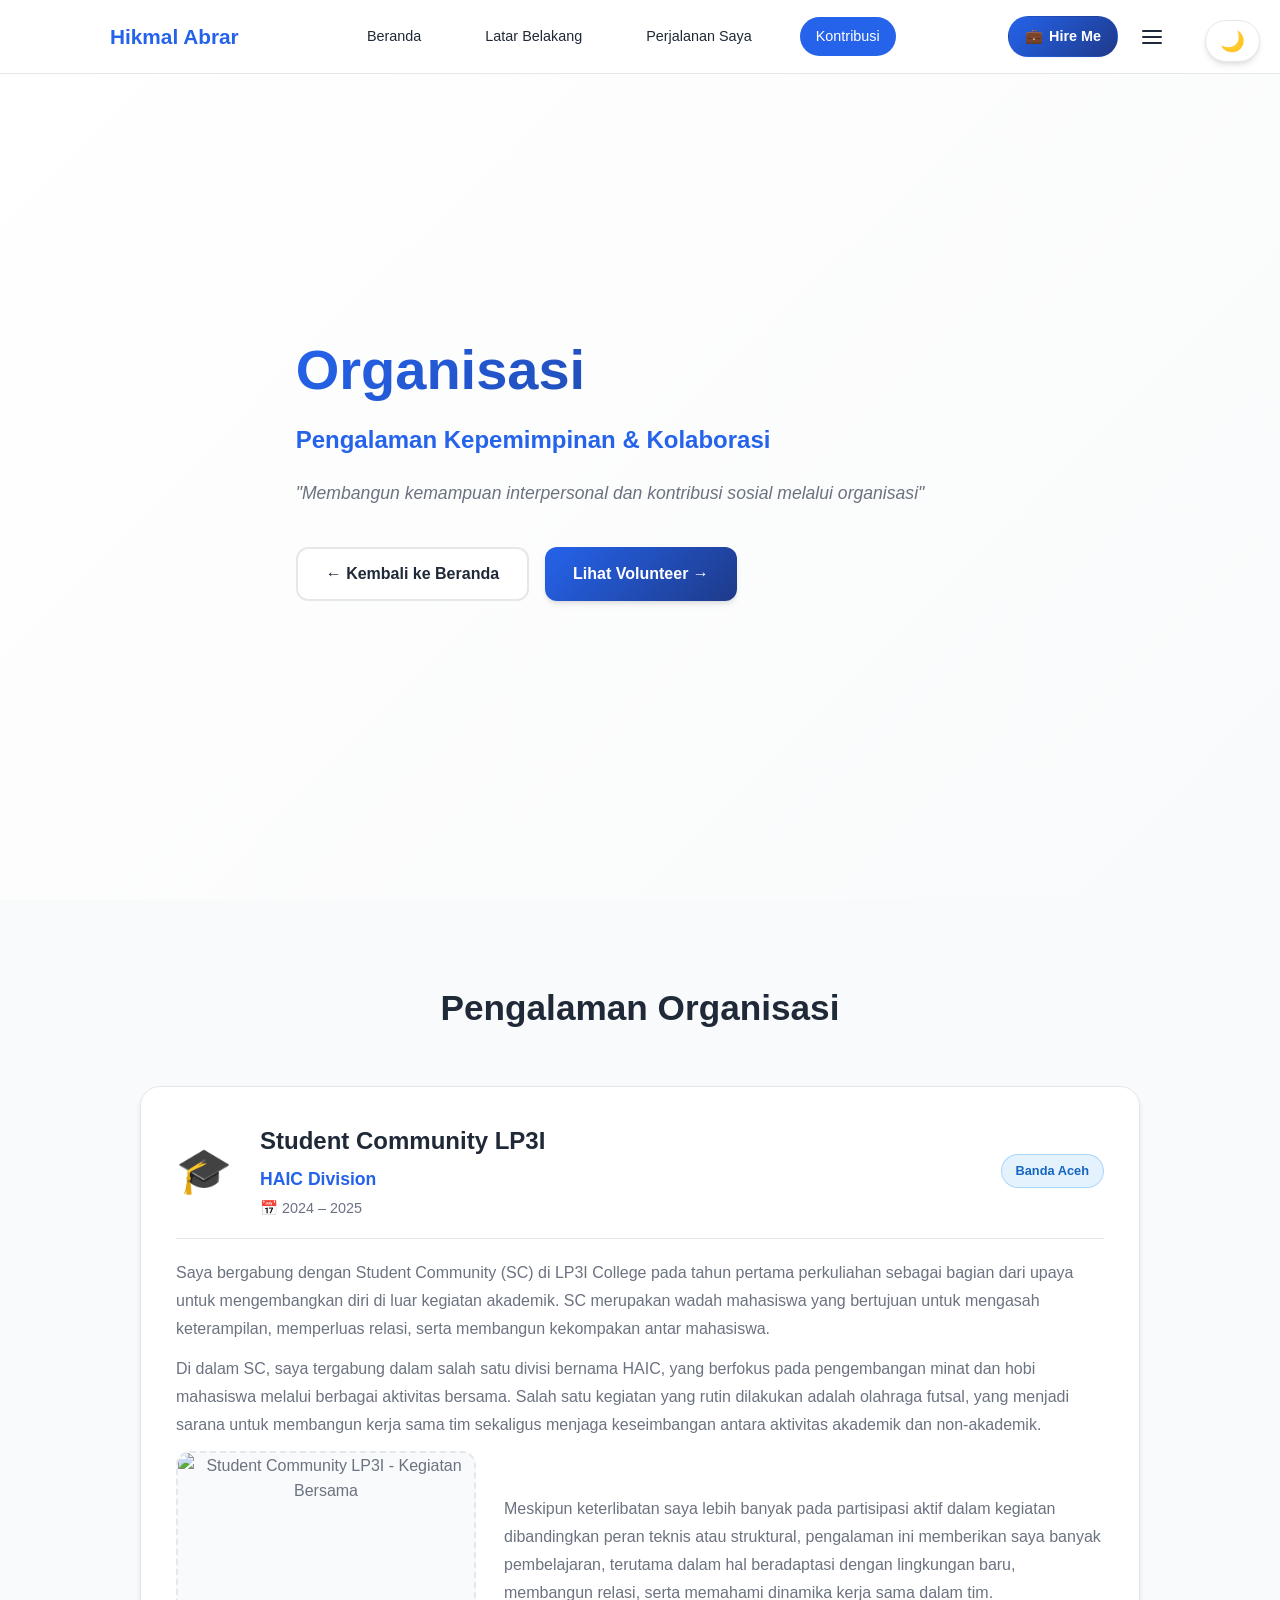
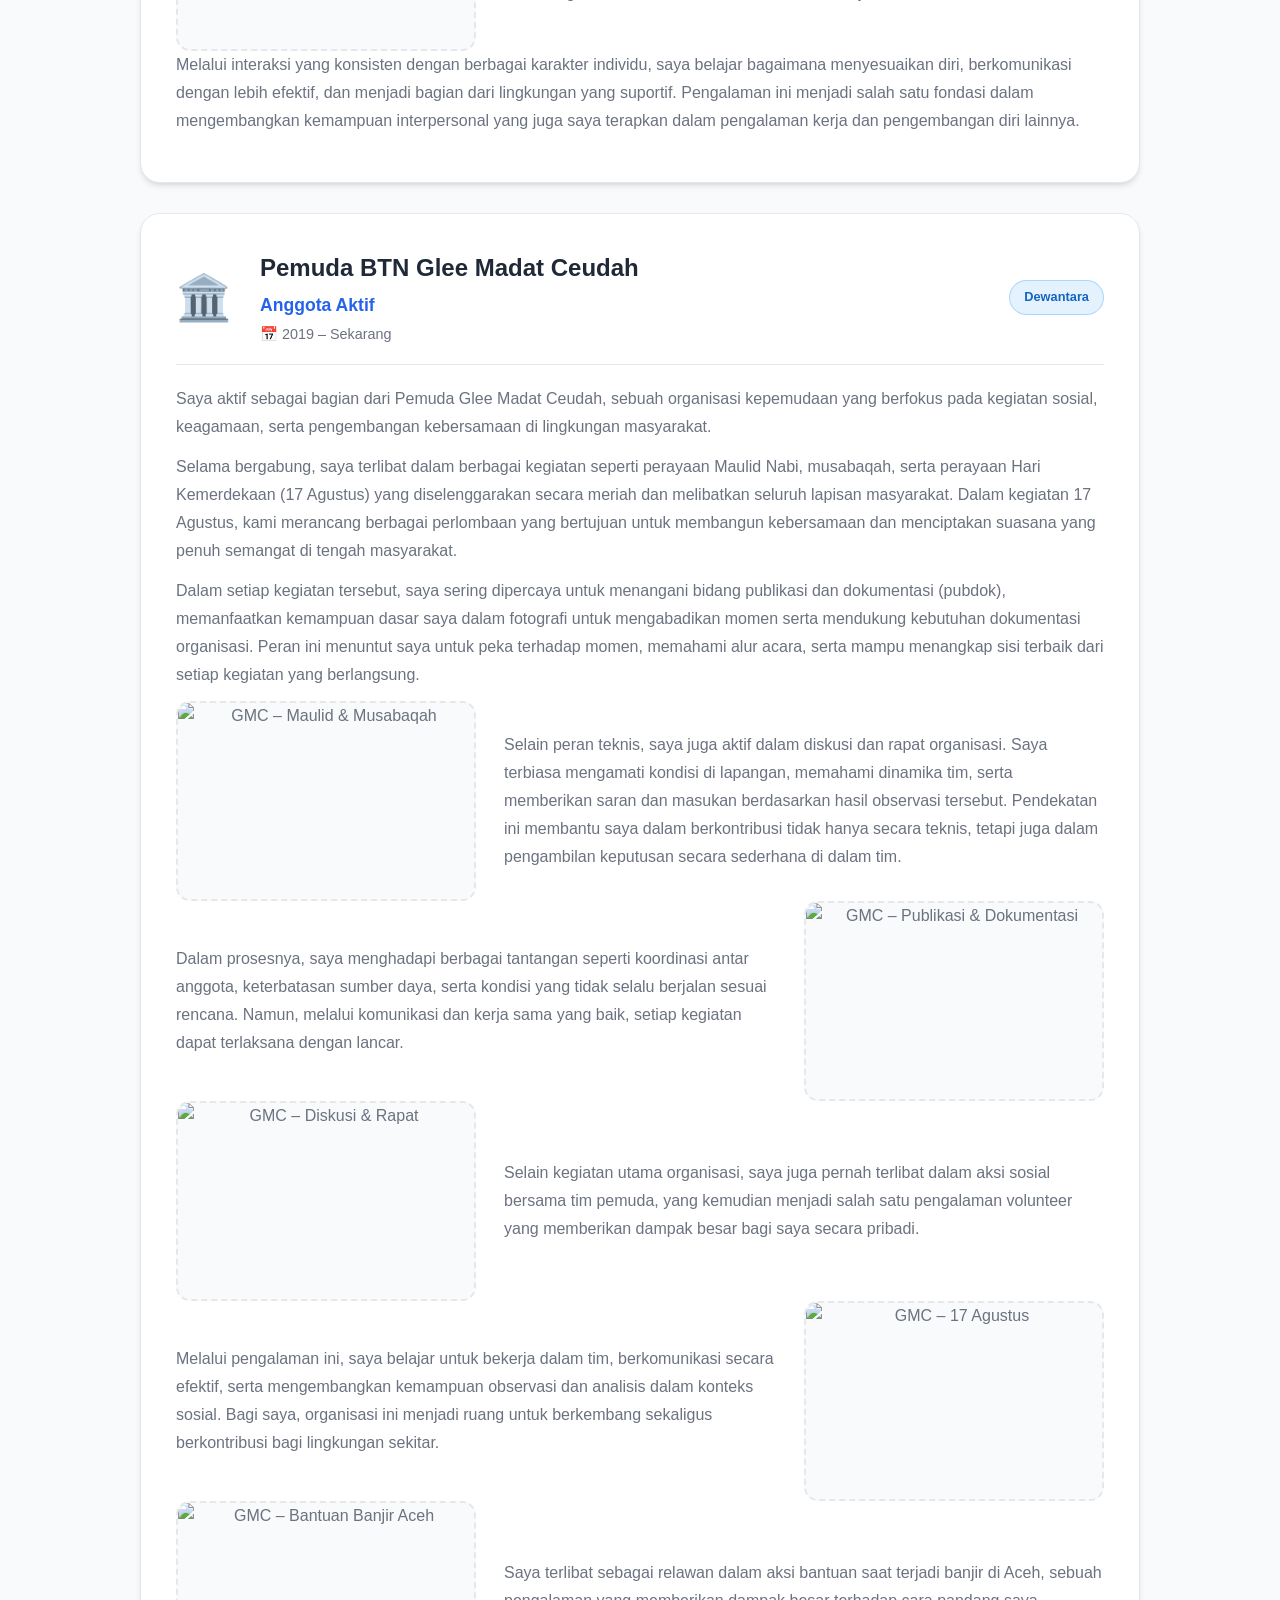
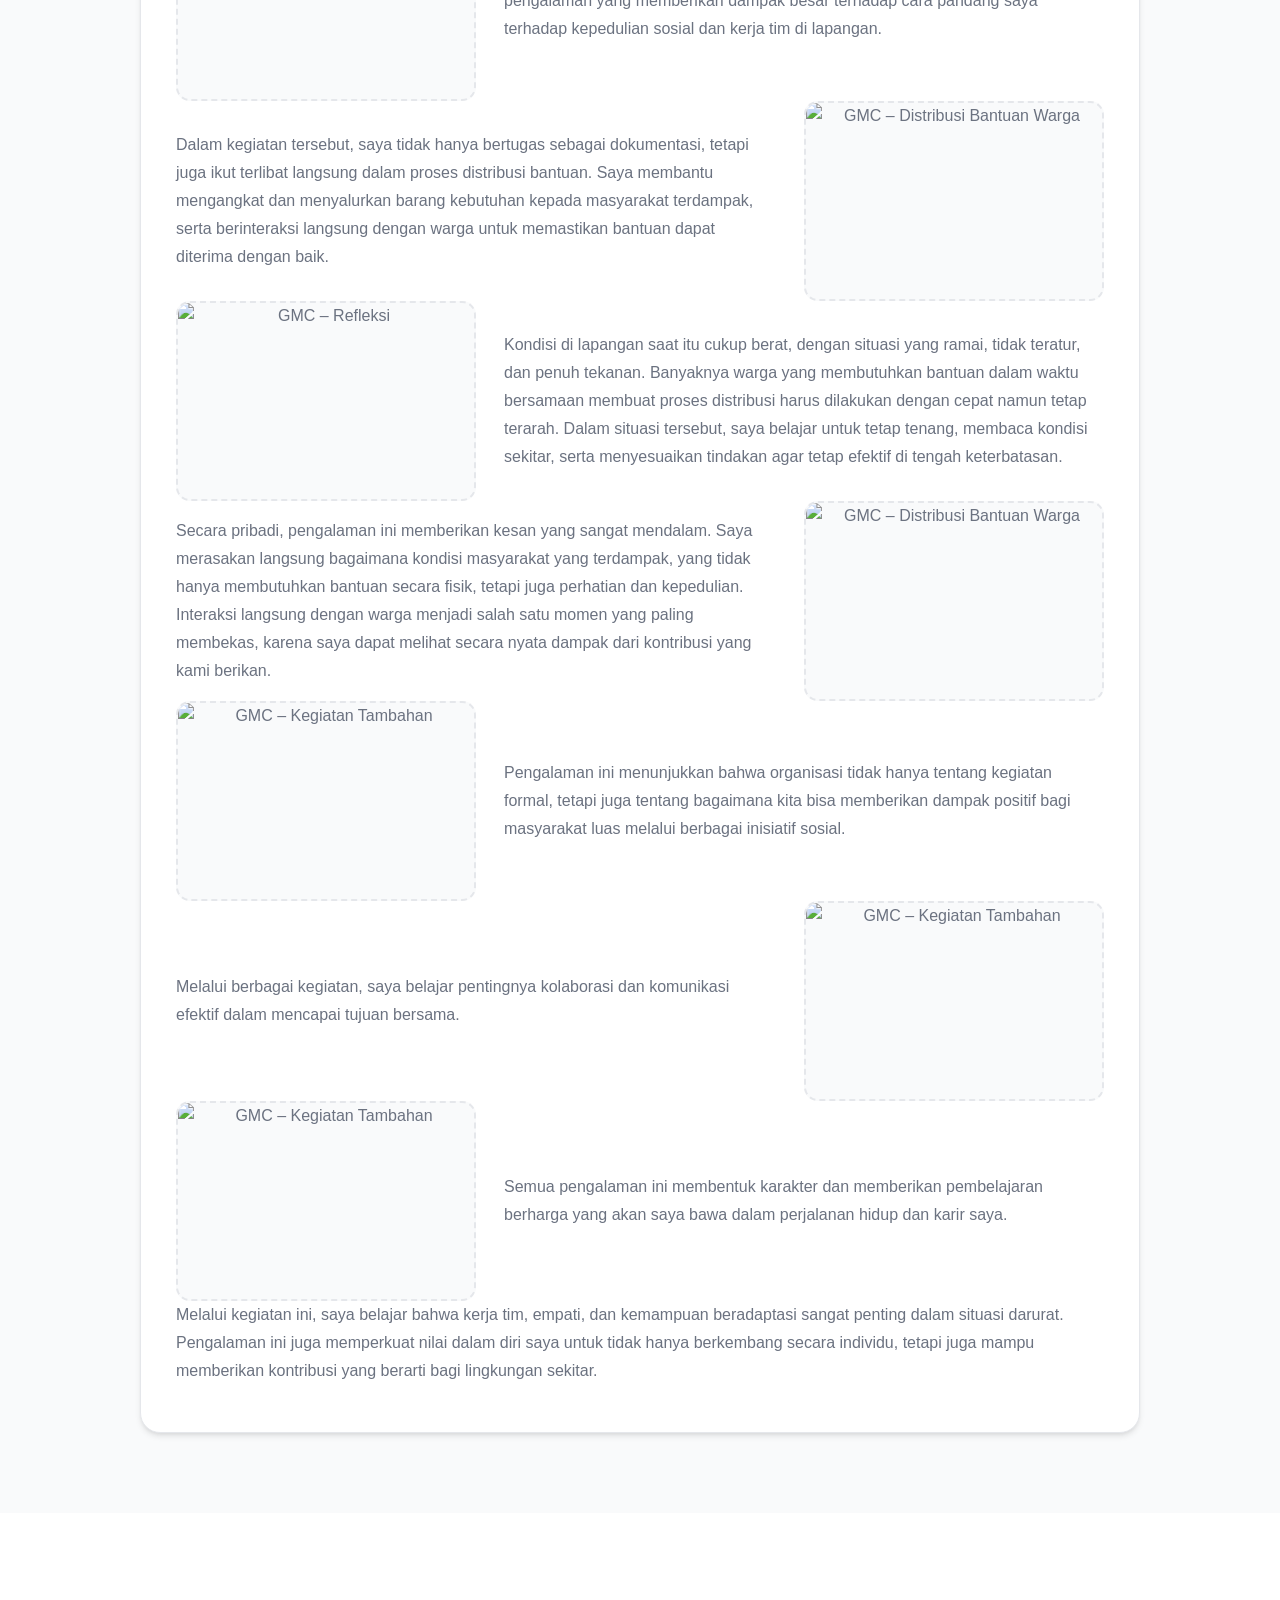
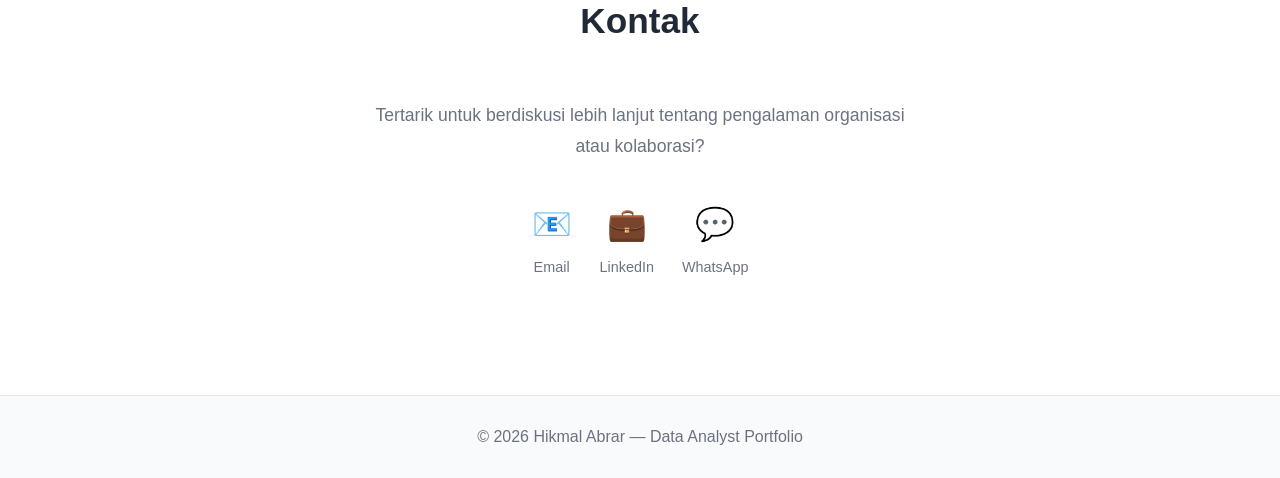
==== commit a9c86dbd: "memperbaiki tampilan di semua file" ====
--- a/organisasi.html
+++ b/organisasi.html
@@ -28,33 +28,33 @@
       </div>
       <ul class="nav-list">
         <li class="nav-item-dropdown">
-          <a href="index.html" class="nav-item " data-nav="home">🏠 Beranda</a>
+          <a href="index.html" class="nav-item " data-nav="home">Beranda</a>
           <div class="dropdown-submenu">
-            <a href="index.html#about" class="dropdown-item">👤 Tentang Saya</a>
-            <a href="index.html#skills" class="dropdown-item">⚡ Skills</a>
-            <a href="index.html#projects" class="dropdown-item">🗂️ Proyek</a>
-            <a href="index.html#contact" class="dropdown-item">📬 Kontak</a>
+            <a href="index.html#about" class="dropdown-item">Tentang Saya</a>
+            <a href="index.html#skills" class="dropdown-item">Skills</a>
+            <a href="index.html#projects" class="dropdown-item">Proyek</a>
+            <a href="index.html#contact" class="dropdown-item">Kontak</a>
           </div>
         </li>
         <li class="nav-item-dropdown">
-          <a href="#" class="nav-item " data-nav="edu">🎓 Latar Belakang</a>
+          <a href="#" class="nav-item " data-nav="edu">Latar Belakang</a>
           <div class="dropdown-submenu">
-            <a href="pendidikan.html" class="dropdown-item">🏫 Pendidikan Formal</a>
-            <a href="sertifikasi_pelatihan.html" class="dropdown-item">📜 Sertifikasi &amp; Pelatihan</a>
+            <a href="pendidikan.html" class="dropdown-item">Pendidikan Formal</a>
+            <a href="sertifikasi_pelatihan.html" class="dropdown-item">Sertifikasi &amp; Pelatihan</a>
           </div>
         </li>
         <li class="nav-item-dropdown">
-          <a href="#" class="nav-item " data-nav="exp">💼 Perjalanan Saya</a>
+          <a href="#" class="nav-item " data-nav="exp">Perjalanan Saya</a>
           <div class="dropdown-submenu">
-            <a href="pengalaman_kerja.html" class="dropdown-item">🏢 Pengalaman Kerja</a>
-            <a href="volunteer.html" class="dropdown-item">❤️ Volunteer</a>
+            <a href="pengalaman_kerja.html" class="dropdown-item">Pengalaman Kerja</a>
+            <a href="volunteer.html" class="dropdown-item">Volunteer</a>
           </div>
         </li>
         <li class="nav-item-dropdown">
-          <a href="#" class="nav-item active" data-nav="org">🤝 Kontribusi</a>
+          <a href="#" class="nav-item active" data-nav="org">Kontribusi</a>
           <div class="dropdown-submenu">
-            <a href="organisasi.html" class="dropdown-item">🏛️ Organisasi</a>
-            <a href="organisasi.html#community" class="dropdown-item">🌱 Komunitas</a>
+            <a href="organisasi.html" class="dropdown-item">Organisasi</a>
+            <a href="organisasi.html#community" class="dropdown-item">Komunitas</a>
           </div>
         </li>
       </ul>
@@ -80,17 +80,17 @@
             </div>
             <div class="dropdown-section">
               <h4 class="dropdown-title">Halaman</h4>
-              <a href="index.html" class="dropdown-item">🏠 Beranda</a>
-              <a href="pendidikan.html" class="dropdown-item">🎓 Pendidikan</a>
-              <a href="pengalaman_kerja.html" class="dropdown-item">💼 Pengalaman Kerja</a>
-              <a href="volunteer.html" class="dropdown-item">❤️ Volunteer</a>
-              <a href="organisasi.html" class="dropdown-item">🏛️ Organisasi</a>
-              <a href="sertifikasi_pelatihan.html" class="dropdown-item">📜 Sertifikasi</a>
+              <a href="index.html" class="dropdown-item">Beranda</a>
+              <a href="pendidikan.html" class="dropdown-item">Pendidikan</a>
+              <a href="pengalaman_kerja.html" class="dropdown-item">Pengalaman Kerja</a>
+              <a href="volunteer.html" class="dropdown-item">Volunteer</a>
+              <a href="organisasi.html" class="dropdown-item">Organisasi</a>
+              <a href="sertifikasi_pelatihan.html" class="dropdown-item">Sertifikasi</a>
             </div>
             <div class="dropdown-section">
               <h4 class="dropdown-title">Aksi Cepat</h4>
-              <a href="https://drive.google.com/file/d/1S7kXNs9U4jVXm8Y3dfDk3zoFatZHrOvW/view?usp=sharing" class="dropdown-item" target="_blank">📄 Download CV</a>
-              <a href="index.html#contact" class="dropdown-item">💬 Hubungi Saya</a>
+              <a href="https://drive.google.com/file/d/1S7kXNs9U4jVXm8Y3dfDk3zoFatZHrOvW/view?usp=sharing" class="dropdown-item" target="_blank">Download CV</a>
+              <a href="index.html#contact" class="dropdown-item">Hubungi Saya</a>
             </div>
           </div>
         </div>
@@ -336,9 +336,9 @@
   }
 
   const T={
-    id:{home:'🏠 Beranda',edu:'🎓 Latar Belakang',exp:'💼 Perjalanan Saya',org:'🤝 Kontribusi'},
-    en:{home:'🏠 Home',edu:'🎓 Background',exp:'💼 My Journey',org:'🤝 Contributions'},
-    ja:{home:'🏠 ホーム',edu:'🎓 学歴・資格',exp:'💼 私の旅',org:'🤝 貢献活動'}
+    id:{home:'Beranda',edu:'Latar Belakang',exp:'Perjalanan Saya',org:'Kontribusi'},
+    en:{home:'Home',edu:'Background',exp:'My Journey',org:'Contributions'},
+    ja:{home:'ホーム',edu:'学歴・資格',exp:'私の旅',org:'貢献活動'}
   };
   const NAV_MAP={home:'home',edu:'edu',exp:'exp',org:'org'};
   function updateLang(lang){
--- a/style.css
+++ b/style.css
@@ -173,14 +173,15 @@
 
 /* Mobile responsive */
 @media (max-width:768px){
-  .nav-menu{flex-direction:column;gap:1rem}
-  .nav-list{flex-wrap:wrap;justify-content:center;gap:1rem}
+  .nav-menu{flex-direction:column;gap:1rem;padding:0.8rem 0}
+  .nav-list{display:none}
   .nav-brand .brand-link{font-size:1.1rem}
   .brand-subtitle .nav-item{font-size:.8rem;padding:3px 8px}
   .nav-item{font-size:.85rem;padding:6px 12px}
   .btn-hire{font-size:.8rem;padding:6px 12px}
-  .nav-controls{align-self:center;margin-top:1rem;gap:0.8rem}
-  .dropdown-menu{position:fixed;top:60px;left:20px;right:20px;min-width:calc(100% - 40px)}
+  .nav-controls{align-self:center;margin-top:0.5rem;gap:0.8rem}
+  .dropdown-menu{position:fixed;top:70px;left:15px;right:15px;min-width:calc(100% - 30px);max-height:80vh;overflow-y:auto}
+  .theme-toggle{top:15px;right:15px;padding:6px 12px;font-size:18px}
 }
 
 /* SECTIONS */
@@ -190,10 +191,16 @@
 
 /* HERO */
 .hero{padding:120px 0 80px;min-height:100vh;display:flex;align-items:center}
+@media(max-width:768px){
+  .hero{padding:100px 0 60px}
+}
 
 /* ABOUT */
 .about-content{max-width:760px;margin:0 auto;text-align:center}
 .about-text{font-size:1.1rem;line-height:1.8;color:var(--text-sec);margin-bottom:20px}
+@media(max-width:768px){
+  .about-text{font-size:1rem}
+}
 
 /* EDUCATION */
 .education-grid{display:grid;gap:30px;max-width:900px;margin:0 auto}
@@ -216,6 +223,14 @@
 .ph-icon{font-size:2.5rem;margin-bottom:10px;opacity:.6}
 .ph-text{font-size:1rem;font-weight:600;margin-bottom:4px}
 .ph-sub{font-size:.85rem;opacity:.7}
+@media(max-width:768px){
+  .education-content{padding:25px}
+  .education-title{font-size:1.3rem}
+  .education-school{font-size:1rem}
+  .education-period{font-size:0.85rem}
+  .education-desc{font-size:0.95rem}
+  .highlight-item{font-size:0.9rem}
+}
 
 /* CARDS shared */
 .card{background:var(--bg-card);border-radius:20px;padding:35px;box-shadow:var(--sh-md);border:1px solid var(--border);margin-bottom:30px;position:relative;overflow:hidden;transition:all .3s;max-width:1000px;margin-left:auto;margin-right:auto}
@@ -232,6 +247,11 @@
 .badge-blue{background:linear-gradient(135deg,var(--primary),var(--primary-dark));color:#fff}
 .badge-red{background:linear-gradient(135deg,#ef4444,#dc2626);color:#fff}
 .card-desc{color:var(--text-sec);line-height:1.75;margin-bottom:12px}
+@media(max-width:768px){
+  .card-company{font-size:1.1rem}
+  .card-title{font-size:1rem}
+  .badge{font-size:0.75rem;padding:5px 12px}
+}
 
 /* ZIGZAG PHOTO LAYOUT */
 .zigzag{margin-top:28px;padding-top:24px;border-top:1px solid var(--border);display:flex;flex-direction:column;gap:32px}
@@ -245,6 +265,10 @@
 .zz-caption{flex:1;color:var(--text-sec);line-height:1.75;font-size:1rem}
 /* actual img inside .zz-photo slot */
 .zz-photo img{width:100%;height:100%;object-fit:cover;border-radius:12px}
+@media(max-width:768px){
+  .zigzag{gap:24px}
+  .zz-item{gap:20px}
+}
 
 /* ORG card */
 .org-icon-wrap{font-size:2.8rem;margin-right:16px;flex-shrink:0}
@@ -255,6 +279,11 @@
 .org-period{display:flex;align-items:center;gap:6px;color:var(--text-sec);font-size:.9rem}
 .badge-active{background:rgba(76,175,80,.12);color:#2e7d32;border:1px solid rgba(76,175,80,.3);padding:6px 14px;border-radius:20px;font-size:.8rem;font-weight:600}
 .badge-completed-blue{background:rgba(33,150,243,.12);color:#1565c0;border:1px solid rgba(33,150,243,.3);padding:6px 14px;border-radius:20px;font-size:.8rem;font-weight:600}
+@media(max-width:768px){
+  .org-icon-wrap{font-size:2.2rem}
+  .org-title{font-size:1.3rem}
+  .org-role{font-size:1rem}
+}
 
 /* CERT */
 .cert-grid{display:grid;grid-template-columns:repeat(auto-fit,minmax(380px,1fr));gap:28px;max-width:900px;margin:0 auto}
@@ -265,6 +294,11 @@
 .cert-card:hover{transform:translateY(-4px);box-shadow:var(--sh-lg)}
 .cert-header{display:flex;align-items:center;gap:18px;margin-bottom:22px}
 .cert-icon-lg{font-size:2.8rem;width:70px;height:70px;display:flex;align-items:center;justify-content:center;background:var(--bg-sec);border-radius:18px;border:1px solid var(--border);flex-shrink:0}
+@media(max-width:768px){
+  .cert-grid{grid-template-columns:1fr}
+  .cert-card{padding:24px}
+  .cert-icon-lg{width:60px;height:60px;font-size:2.4rem}
+}
 .cert-title{font-size:1.3rem;font-weight:700;color:var(--text);margin-bottom:5px}
 .cert-provider{font-size:.95rem;color:var(--primary);font-weight:600;margin-bottom:3px}
 .cert-level{font-size:.85rem;color:var(--text-sec)}
@@ -291,6 +325,15 @@
 .impact-text{color:var(--text-sec);font-size:.9rem;line-height:1.5}
 .impact-text strong{color:var(--text)}
 .achievements-title{font-size:1.05rem;font-weight:600;color:var(--text);margin-bottom:16px;display:flex;align-items:center;gap:6px}
+@media(max-width:768px){
+  .vol-card{padding:25px}
+  .vol-icon{font-size:2rem}
+  .vol-title{font-size:1.2rem}
+  .vol-org{font-size:0.95rem}
+  .impact-item{padding:12px}
+  .impact-icon{font-size:1.2rem}
+  .impact-text{font-size:0.85rem}
+}
 
 /* SKILLS */
 .skills-grid{display:grid;grid-template-columns:repeat(auto-fit,minmax(180px,1fr));gap:18px;max-width:800px;margin:0 auto}
@@ -319,7 +362,8 @@
 .kpi-list li{padding:6px 0;color:var(--text-sec)}
 .project-link{display:inline-flex;align-items:center;gap:8px;color:var(--primary);text-decoration:none;font-weight:600;margin-bottom:22px;transition:gap .3s}
 .project-link:hover{gap:14px}
-.figma-embed{border-radius:16px;overflow:hidden;box-shadow:var(--sh-lg);margin:24px 0;border:1px solid var(--border)}
+.figma-embed{border-radius:16px;overflow:hidden;box-shadow:var(--sh-lg);margin:24px 0;border:1px solid var(--border);position:relative}
+.figma-embed iframe{width:100%;height:450px;border:none}
 .process-summary{background:var(--bg-sec);border-radius:14px;padding:28px;margin-top:22px}
 .process-summary h3{font-size:1.2rem;margin-bottom:16px;color:var(--text)}
 .process-list{list-style:none;padding:0}
@@ -337,6 +381,10 @@
 
 /* FOOTER */
 .footer{background:var(--bg-sec);padding:28px 0;text-align:center;border-top:1px solid var(--border);color:var(--text-sec)}
+@media(max-width:768px){
+  .footer{padding:20px 0}
+  .footer p{font-size:0.9rem}
+}
 
 /* SMOOTH ANIMATIONS */
 .fade-in-up{opacity:0;transform:translateY(30px) translateX(0);transition:all 0.8s cubic-bezier(0.4,0,0.2,1)}
@@ -505,21 +553,95 @@
 
 /* RESPONSIVE */
 @media(max-width:768px){
-  .hero-content{grid-template-columns:1fr;gap:36px;text-align:left}
-  .hero-text h1{font-size:2.4rem}
-  .hero-buttons{justify-content:flex-start}
+  .hero-content{grid-template-columns:1fr;gap:36px;text-align:center}
+  .hero-text{text-align:center}
+  .hero-text h1{font-size:2.2rem}
+  .hero-text .role{font-size:1.2rem}
+  .hero-text .tagline{font-size:1rem}
+  .hero-buttons{justify-content:center}
+  .hero-photo-container{justify-content:center;padding-right:0}
+  .profile-photo{width:280px;height:280px}
+  .section{padding:60px 0}
+  .section-title{font-size:1.8rem;margin-bottom:36px}
   .education-card{grid-template-columns:1fr}
   .education-media{border-left:none;border-top:1px solid var(--border)}
-  .zz-item,.zz-item.reverse{flex-direction:column}
-  .zz-photo{flex:none;width:100%;height:180px}
+  .education-photo{height:180px}
+  .zz-item,.zz-item.reverse{flex-direction:column;gap:20px}
+  .zz-photo{flex:none;width:100%;height:200px}
+  .zz-caption{font-size:0.95rem}
   .cert-grid{grid-template-columns:1fr}
-  .card-header{flex-direction:column;align-items:flex-start}
-  .org-header{flex-direction:column;text-align:center}
-  .vol-header{flex-direction:column}
+  .card{padding:25px}
+  .card-header{flex-direction:column;align-items:flex-start;gap:8px}
+  .org-header{flex-direction:column;text-align:center;gap:12px}
+  .org-icon-wrap{margin-right:0;margin-bottom:8px}
+  .vol-header{flex-direction:column;gap:12px}
+  .vol-icon{margin-bottom:8px}
+  .skills-grid{grid-template-columns:repeat(auto-fit,minmax(140px,1fr));gap:14px}
+  .skill-badge{padding:16px}
+  .skill-icon{font-size:1.8rem}
+  .project-card{padding:25px}
+  .project-header{grid-template-columns:1fr;gap:20px}
+  .project-title{font-size:1.4rem}
+  .project-desc{font-size:1rem}
+  .kpi-box{padding:16px}
+  .kpi-list li{font-size:0.9rem}
+  .figma-embed iframe{height:350px}
+  .process-summary{padding:20px}
+  .process-summary h3{font-size:1.1rem}
+  .contact-links{gap:20px}
+  .contact-icon{font-size:1.8rem}
+  .contact-label{font-size:0.85rem}
+  .btn{padding:10px 20px;font-size:0.9rem}
+  .container{padding:0 16px}
 }
 
 @media(max-width:480px){
-  .section{padding:54px 0}
-  .section-title{font-size:1.8rem;margin-bottom:36px}
-  .hero-text h1{font-size:2rem}
+  .section{padding:50px 0}
+  .section-title{font-size:1.6rem;margin-bottom:30px}
+  .hero-text h1{font-size:1.8rem}
+  .hero-text .role{font-size:1.1rem}
+  .hero-text .tagline{font-size:0.95rem}
+  .profile-photo{width:240px;height:240px}
+  .card{padding:20px}
+  .card-desc{font-size:0.95rem}
+  .org-title{font-size:1.3rem}
+  .org-role{font-size:1rem}
+  .skills-grid{grid-template-columns:repeat(auto-fit,minmax(120px,1fr));gap:12px}
+  .skill-badge{padding:14px}
+  .skill-icon{font-size:1.6rem}
+  .skill-name{font-size:0.9rem}
+  .skill-level{font-size:0.8rem}
+  .project-card{padding:20px}
+  .project-title{font-size:1.2rem}
+  .project-desc{font-size:0.95rem}
+  .kpi-box{padding:14px}
+  .kpi-list li{font-size:0.85rem;padding:4px 0}
+  .figma-embed iframe{height:300px}
+  .process-summary{padding:16px}
+  .process-summary h3{font-size:1rem}
+  .process-list li{font-size:0.9rem;padding:8px 0 8px 20px}
+  .contact-links{gap:16px}
+  .contact-icon{font-size:1.6rem}
+  .contact-label{font-size:0.8rem}
+  .btn{padding:8px 16px;font-size:0.85rem}
+  .container{padding:0 14px}
+  .dropdown-menu{top:65px;left:12px;right:12px;min-width:calc(100% - 24px)}
+  .dropdown-section{padding:12px}
+  .dropdown-title{font-size:0.8rem;margin-bottom:10px}
+  .dropdown-item{font-size:0.85rem;padding:8px 10px}
+  .lang-option{font-size:0.8rem;padding:6px 10px}
+  .theme-toggle{top:12px;right:12px;padding:5px 10px;font-size:16px}
+}
+
+@media(max-width:360px){
+  .hero-text h1{font-size:1.6rem}
+  .hero-text .role{font-size:1rem}
+  .hero-text .tagline{font-size:0.9rem}
+  .profile-photo{width:200px;height:200px}
+  .section-title{font-size:1.4rem}
+  .skills-grid{grid-template-columns:1fr;gap:10px}
+  .skill-badge{padding:12px}
+  .contact-links{gap:12px}
+  .btn{padding:6px 12px;font-size:0.8rem}
+  .container{padding:0 12px}
 }
